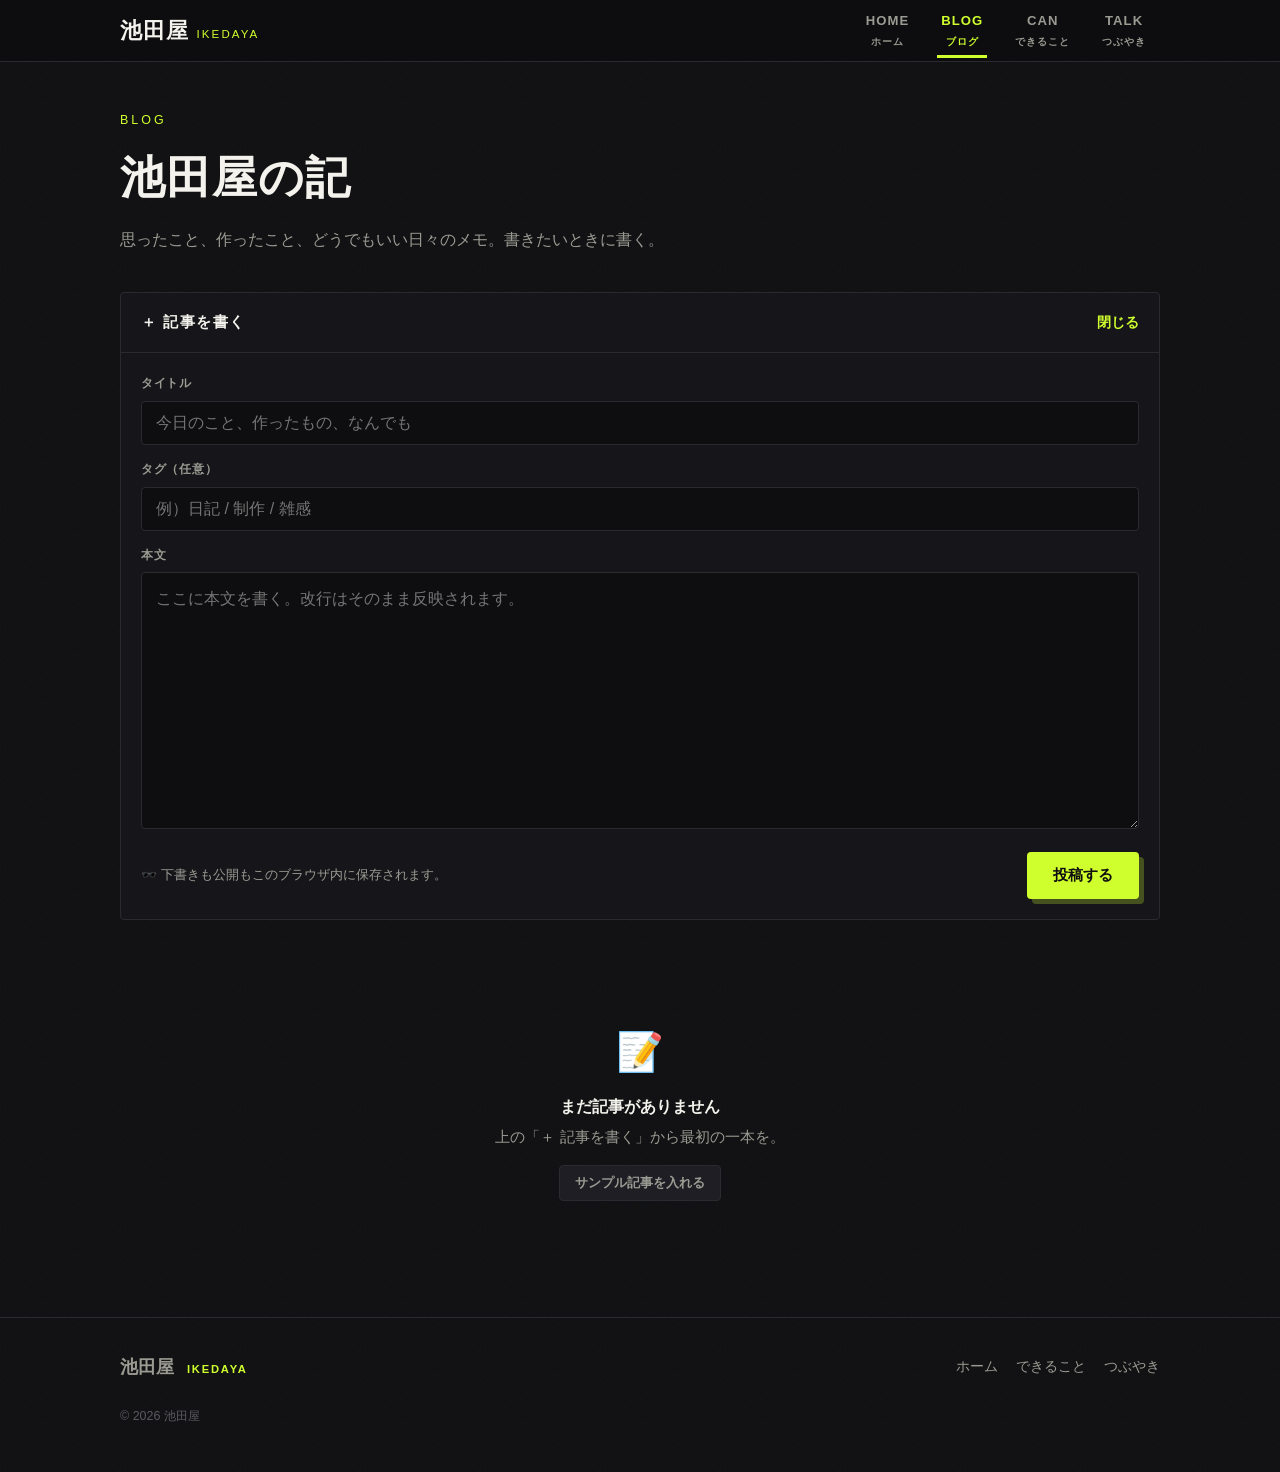
==== blog.html @ 504aa833 "池田屋の個人ホームページに再構成（ダーク×アシッドの多ページ化） ・ホーム/ブログ/できること/つぶやきの4ページ構成 ・ドロヘドロ的なダーク×アシッドの新デザイン、JP/EN併記ナビ ・ブログ投稿機" ====
<!DOCTYPE html>
<html lang="ja">
<head>
  <meta charset="UTF-8">
  <meta name="viewport" content="width=device-width, initial-scale=1.0">
  <title>BLOG | 池田屋 IKEDAYA</title>
  <meta name="description" content="池田屋のブログ。思ったこと・作ったこと・日々のメモ。記事の投稿もこのページから。">
  <link rel="stylesheet" href="style.css">
</head>
<body data-page="blog">
  <header class="nav">
    <div class="nav__inner">
      <a class="nav__brand" href="index.html">
        <span class="nav__jp">池田屋</span><span class="nav__en">IKEDAYA</span>
      </a>
      <button class="nav__toggle" id="navToggle" aria-controls="navMenu" aria-expanded="false">MENU</button>
      <nav class="nav__menu" id="navMenu">
        <a href="index.html" data-nav="home">HOME<span>ホーム</span></a>
        <a href="blog.html" data-nav="blog">BLOG<span>ブログ</span></a>
        <a href="can.html" data-nav="can">CAN<span>できること</span></a>
        <a href="sns.html" data-nav="sns">TALK<span>つぶやき</span></a>
      </nav>
    </div>
  </header>

  <main class="wrap">
    <div class="page-head">
      <p class="sec-label en">BLOG</p>
      <h1 class="sec-title">池田屋の記</h1>
      <p class="sec-desc">思ったこと、作ったこと、どうでもいい日々のメモ。書きたいときに書く。</p>
    </div>

    <div class="blog-layout">
      <!-- 記事エディタ -->
      <section class="editor">
        <div class="editor__head" id="editorHead" role="button" tabindex="0" aria-expanded="true" aria-controls="editorBody">
          <h2 class="en">＋ 記事を書く</h2>
          <span class="editor__toggle" id="editorToggle">閉じる</span>
        </div>
        <form class="editor__body" id="blogForm" novalidate>
          <div class="field">
            <label for="blogTitle">タイトル</label>
            <input id="blogTitle" type="text" maxlength="80" placeholder="今日のこと、作ったもの、なんでも" required>
          </div>
          <div class="field">
            <label for="blogTag">タグ（任意）</label>
            <input id="blogTag" type="text" maxlength="20" placeholder="例）日記 / 制作 / 雑感">
          </div>
          <div class="field">
            <label for="blogBody">本文</label>
            <textarea id="blogBody" rows="8" placeholder="ここに本文を書く。改行はそのまま反映されます。" required></textarea>
          </div>
          <div class="editor__foot">
            <p class="editor__note">🕶️ 下書きも公開もこのブラウザ内に保存されます。</p>
            <button type="submit" class="btn btn--acid" id="blogSubmit">投稿する</button>
          </div>
        </form>
      </section>

      <!-- 記事一覧 -->
      <div id="articles"></div>

      <div id="blogEmpty" class="empty" hidden>
        <span class="empty__emoji">📝</span>
        <p class="empty__title">まだ記事がありません</p>
        <p class="empty__text">上の「＋ 記事を書く」から最初の一本を。</p>
        <p style="margin-top:14px"><button class="btn btn--ghost btn--sm" id="blogSeed">サンプル記事を入れる</button></p>
      </div>
    </div>
  </main>

  <footer class="foot">
    <div class="wrap foot__inner">
      <div class="foot__brand">池田屋 <span class="en">IKEDAYA</span></div>
      <nav class="foot__links">
        <a href="index.html">ホーム</a>
        <a href="can.html">できること</a>
        <a href="sns.html">つぶやき</a>
      </nav>
      <p class="foot__copy">&copy; 2026 池田屋</p>
    </div>
  </footer>

  <!-- 記事テンプレート -->
  <template id="articleTpl">
    <article class="article">
      <div class="article__meta">
        <span class="article__tag" hidden></span>
        <time class="article__date"></time>
      </div>
      <h2 class="article__title"></h2>
      <p class="article__body is-clamped"></p>
      <div class="article__foot">
        <button class="article__more">続きを読む</button>
        <button class="article__del">削除</button>
      </div>
    </article>
  </template>

  <script src="blog.js"></script>
  <script src="common.js"></script>
</body>
</html>
---- style.css ----
/* =========================================================
   池田屋 HOMEPAGE — shared styles
   ダーク × アシッド（ドロヘドロ的な攻めたUI）
   ========================================================= */
*,
*::before,
*::after { box-sizing: border-box; }

:root {
  --bg: #0e0e10;
  --bg-2: #16161a;
  --bg-3: #1e1e24;
  --ink: #f3f2ec;
  --muted: #9b9b93;
  --line: #2a2a31;
  --acid: #d0ff2e;      /* 毒キミドリ */
  --acid-dim: #a9d321;
  --blood: #ff3b3b;     /* 血赤 */
  --magenta: #ff2e93;
  --radius: 4px;
  --max: 1080px;
  --nav-h: 62px;
  --t: 0.18s ease;
}

html { scroll-behavior: smooth; }

body {
  margin: 0;
  font-family: "Hiragino Kaku Gothic ProN", "Hiragino Sans", "Noto Sans JP",
    "Yu Gothic", "Meiryo", sans-serif;
  color: var(--ink);
  background-color: var(--bg);
  /* 全面に微細ノイズ */
  background-image: url("data:image/svg+xml,%3Csvg xmlns='http://www.w3.org/2000/svg' width='120' height='120'%3E%3Cfilter id='n'%3E%3CfeTurbulence type='fractalNoise' baseFrequency='0.8' numOctaves='2'/%3E%3C/filter%3E%3Crect width='100%25' height='100%25' filter='url(%23n)' opacity='0.035'/%3E%3C/svg%3E");
  line-height: 1.75;
  -webkit-font-smoothing: antialiased;
  min-height: 100vh;
}

img { max-width: 100%; display: block; }
a { color: inherit; text-decoration: none; }
h1, h2, h3, p { margin: 0; }
ul { margin: 0; padding: 0; list-style: none; }
button { font-family: inherit; cursor: pointer; }

.wrap { width: 100%; max-width: var(--max); margin: 0 auto; padding: 0 20px; }

.en { font-family: "Arial Black", "Helvetica Neue", Arial, sans-serif; letter-spacing: -0.01em; }
.acid { color: var(--acid); }

/* =========================================================
   Navigation
   ========================================================= */
.nav {
  position: sticky;
  top: 0;
  z-index: 100;
  height: var(--nav-h);
  background: rgba(14, 14, 16, 0.9);
  backdrop-filter: blur(8px);
  border-bottom: 1px solid var(--line);
}
.nav__inner {
  height: 100%;
  max-width: var(--max);
  margin: 0 auto;
  padding: 0 20px;
  display: flex;
  align-items: center;
  justify-content: space-between;
}
.nav__brand { display: flex; align-items: baseline; gap: 8px; }
.nav__jp {
  font-weight: 900;
  font-size: 1.35rem;
  letter-spacing: 0.04em;
}
.nav__en {
  font-family: "Arial Black", Arial, sans-serif;
  font-size: 0.72rem;
  letter-spacing: 0.18em;
  color: var(--acid);
}
.nav__menu { display: flex; gap: 4px; }
.nav__menu a {
  position: relative;
  display: flex;
  flex-direction: column;
  align-items: center;
  padding: 6px 14px;
  font-family: "Arial Black", Arial, sans-serif;
  font-size: 0.82rem;
  font-weight: 800;
  letter-spacing: 0.08em;
  color: var(--muted);
  transition: color var(--t);
}
.nav__menu a span {
  font-family: "Hiragino Kaku Gothic ProN", sans-serif;
  font-size: 0.6rem;
  font-weight: 600;
  letter-spacing: 0.1em;
  margin-top: 1px;
}
.nav__menu a:hover { color: var(--ink); }
.nav__menu a.is-active { color: var(--acid); }
.nav__menu a.is-active::after {
  content: "";
  position: absolute;
  left: 10px; right: 10px; bottom: -1px;
  height: 3px;
  background: var(--acid);
}
.nav__toggle {
  display: none;
  border: 1px solid var(--line);
  background: transparent;
  color: var(--ink);
  font-family: "Arial Black", Arial, sans-serif;
  font-size: 0.75rem;
  letter-spacing: 0.14em;
  padding: 8px 14px;
  border-radius: var(--radius);
}

/* =========================================================
   Marquee ticker
   ========================================================= */
.ticker {
  border-bottom: 1px solid var(--line);
  background: var(--acid);
  color: #0e0e10;
  overflow: hidden;
  white-space: nowrap;
}
.ticker__track {
  display: inline-block;
  padding: 7px 0;
  font-family: "Arial Black", Arial, sans-serif;
  font-weight: 800;
  font-size: 0.82rem;
  letter-spacing: 0.08em;
  animation: marquee 22s linear infinite;
}
.ticker__track span { margin: 0 18px; }
@keyframes marquee {
  from { transform: translateX(0); }
  to { transform: translateX(-50%); }
}

/* =========================================================
   Hero (home)
   ========================================================= */
.hero {
  position: relative;
  padding: 72px 0 60px;
  border-bottom: 1px solid var(--line);
  overflow: hidden;
}
.hero::before {
  content: "";
  position: absolute;
  inset: 0;
  background-image:
    linear-gradient(var(--line) 1px, transparent 1px),
    linear-gradient(90deg, var(--line) 1px, transparent 1px);
  background-size: 44px 44px;
  opacity: 0.35;
  mask-image: radial-gradient(circle at 75% 30%, #000, transparent 72%);
}
.hero__inner { position: relative; }
.hero__kicker {
  font-family: "Arial Black", Arial, sans-serif;
  font-size: 0.8rem;
  letter-spacing: 0.28em;
  color: var(--acid);
  margin-bottom: 16px;
}
.hero__title {
  font-size: clamp(3rem, 12vw, 7rem);
  font-weight: 900;
  line-height: 0.92;
  letter-spacing: 0.01em;
}
.hero__title .out {
  color: transparent;
  -webkit-text-stroke: 2px var(--ink);
}
.hero__sub {
  max-width: 540px;
  margin-top: 26px;
  color: var(--muted);
  font-size: 1.05rem;
}
.hero__cta { display: flex; flex-wrap: wrap; gap: 12px; margin-top: 30px; }

/* =========================================================
   Buttons
   ========================================================= */
.btn {
  display: inline-flex;
  align-items: center;
  gap: 8px;
  border: none;
  border-radius: var(--radius);
  font-weight: 800;
  font-size: 0.95rem;
  padding: 13px 26px;
  transition: transform var(--t), background var(--t), color var(--t), box-shadow var(--t);
}
.btn:active { transform: translate(2px, 2px); }
.btn--acid {
  background: var(--acid);
  color: #0e0e10;
  box-shadow: 5px 5px 0 rgba(208, 255, 46, 0.25);
}
.btn--acid:hover { box-shadow: 3px 3px 0 rgba(208, 255, 46, 0.4); }
.btn--acid:disabled { opacity: 0.4; cursor: default; box-shadow: none; }
.btn--line {
  background: transparent;
  color: var(--ink);
  border: 1px solid var(--line);
}
.btn--line:hover { border-color: var(--acid); color: var(--acid); }
.btn--ghost {
  background: var(--bg-3);
  color: var(--muted);
  border: 1px solid var(--line);
  font-size: 0.84rem;
  padding: 8px 15px;
}
.btn--ghost:hover { color: var(--ink); border-color: var(--acid); }
.btn--sm { padding: 8px 15px; font-size: 0.82rem; }

/* =========================================================
   Section heading (shared)
   ========================================================= */
.page-head { padding: 48px 0 8px; }
.sec-label {
  font-family: "Arial Black", Arial, sans-serif;
  font-size: 0.78rem;
  letter-spacing: 0.24em;
  color: var(--acid);
}
.sec-title {
  font-size: clamp(1.8rem, 5vw, 2.8rem);
  font-weight: 900;
  letter-spacing: 0.02em;
  margin-top: 6px;
}
.sec-desc { color: var(--muted); margin-top: 10px; max-width: 560px; }

/* =========================================================
   Home: nav cards
   ========================================================= */
.home-grid {
  display: grid;
  grid-template-columns: repeat(3, 1fr);
  gap: 16px;
  padding: 48px 0;
}
.tile {
  position: relative;
  display: block;
  background: var(--bg-2);
  border: 1px solid var(--line);
  border-radius: var(--radius);
  padding: 26px 22px 22px;
  transition: transform var(--t), border-color var(--t);
  overflow: hidden;
}
.tile:hover { transform: translateY(-4px); border-color: var(--acid); }
.tile__no {
  font-family: "Arial Black", Arial, sans-serif;
  font-size: 0.8rem;
  color: var(--acid);
  letter-spacing: 0.1em;
}
.tile__en {
  font-family: "Arial Black", Arial, sans-serif;
  font-size: 1.6rem;
  letter-spacing: 0.02em;
  margin-top: 8px;
}
.tile__jp { font-weight: 800; font-size: 1.05rem; margin-top: 2px; }
.tile__desc { color: var(--muted); font-size: 0.9rem; margin-top: 12px; }
.tile__arrow {
  position: absolute;
  right: 18px; bottom: 16px;
  color: var(--acid);
  font-size: 1.3rem;
  transition: transform var(--t);
}
.tile:hover .tile__arrow { transform: translateX(4px); }

/* Home preview strip */
.preview {
  display: grid;
  grid-template-columns: 1fr 1fr;
  gap: 16px;
  padding-bottom: 60px;
}
.preview__box {
  background: var(--bg-2);
  border: 1px solid var(--line);
  border-radius: var(--radius);
  padding: 22px;
}
.preview__box h3 {
  font-family: "Arial Black", Arial, sans-serif;
  font-size: 0.95rem;
  letter-spacing: 0.08em;
  color: var(--acid);
  margin-bottom: 14px;
}
.preview__item { padding: 10px 0; border-top: 1px dashed var(--line); }
.preview__item:first-of-type { border-top: none; }
.preview__item .t { font-weight: 700; font-size: 0.96rem; }
.preview__item .m { color: var(--muted); font-size: 0.82rem; margin-top: 2px; }
.preview__empty { color: var(--muted); font-size: 0.9rem; }
.preview__more {
  display: inline-block;
  margin-top: 14px;
  font-family: "Arial Black", Arial, sans-serif;
  font-size: 0.78rem;
  letter-spacing: 0.08em;
  color: var(--acid);
}

/* =========================================================
   CAN page (できること)
   ========================================================= */
.can-list { display: flex; flex-direction: column; gap: 0; padding: 40px 0 20px; }
.can-item {
  display: grid;
  grid-template-columns: 90px 1fr;
  gap: 20px;
  padding: 26px 0;
  border-top: 1px solid var(--line);
  align-items: start;
}
.can-item:last-child { border-bottom: 1px solid var(--line); }
.can-item__no {
  font-family: "Arial Black", Arial, sans-serif;
  font-size: 2rem;
  color: transparent;
  -webkit-text-stroke: 1.5px var(--acid);
  line-height: 1;
}
.can-item__title { font-size: 1.25rem; font-weight: 900; }
.can-item__title em { font-style: normal; color: var(--acid); }
.can-item__text { color: var(--muted); margin-top: 8px; }
.can-tags { display: flex; flex-wrap: wrap; gap: 8px; margin-top: 12px; }
.can-tag {
  font-size: 0.76rem;
  font-weight: 700;
  color: var(--acid);
  border: 1px solid var(--acid-dim);
  padding: 3px 11px;
  border-radius: 999px;
}
.can-cta {
  margin: 30px 0 70px;
  padding: 34px 26px;
  text-align: center;
  background: var(--bg-2);
  border: 1px solid var(--line);
  border-radius: var(--radius);
}
.can-cta h3 { font-size: 1.4rem; font-weight: 900; }
.can-cta p { color: var(--muted); margin: 10px 0 20px; }

/* =========================================================
   BLOG page
   ========================================================= */
.blog-layout { padding: 30px 0 70px; display: grid; gap: 26px; }

.editor {
  background: var(--bg-2);
  border: 1px solid var(--line);
  border-radius: var(--radius);
}
.editor__head {
  display: flex;
  align-items: center;
  justify-content: space-between;
  padding: 16px 20px;
  border-bottom: 1px solid var(--line);
  cursor: pointer;
}
.editor__head h2 {
  font-family: "Arial Black", Arial, sans-serif;
  font-size: 0.95rem;
  letter-spacing: 0.1em;
}
.editor__toggle { color: var(--acid); font-weight: 800; font-size: 0.85rem; }
.editor__body { padding: 20px; display: grid; gap: 14px; }
.editor__body[hidden] { display: none; }
.field label {
  display: block;
  font-size: 0.78rem;
  font-weight: 800;
  letter-spacing: 0.06em;
  color: var(--muted);
  margin-bottom: 6px;
}
.field input,
.field textarea {
  width: 100%;
  background: var(--bg);
  border: 1px solid var(--line);
  border-radius: var(--radius);
  color: var(--ink);
  font-family: inherit;
  font-size: 1rem;
  padding: 12px 14px;
  transition: border-color var(--t);
}
.field input:focus,
.field textarea:focus { outline: none; border-color: var(--acid); }
.field textarea { resize: vertical; line-height: 1.8; }
.editor__foot { display: flex; align-items: center; justify-content: space-between; gap: 12px; }
.editor__note { color: var(--muted); font-size: 0.8rem; }

.article {
  background: var(--bg-2);
  border: 1px solid var(--line);
  border-radius: var(--radius);
  padding: 24px;
  transition: border-color var(--t);
}
.article:hover { border-color: #3a3a44; }
.article__meta {
  display: flex;
  align-items: center;
  gap: 10px;
  font-size: 0.8rem;
  color: var(--muted);
  margin-bottom: 8px;
}
.article__tag {
  color: var(--acid);
  border: 1px solid var(--acid-dim);
  padding: 1px 10px;
  border-radius: 999px;
  font-weight: 700;
}
.article__title {
  font-size: 1.45rem;
  font-weight: 900;
  line-height: 1.35;
  letter-spacing: 0.01em;
}
.article__body {
  color: #cfcfc7;
  margin-top: 12px;
  white-space: pre-wrap;
  word-break: break-word;
}
.article__body.is-clamped {
  display: -webkit-box;
  -webkit-line-clamp: 3;
  -webkit-box-orient: vertical;
  overflow: hidden;
}
.article__foot { display: flex; gap: 14px; margin-top: 14px; align-items: center; }
.article__more {
  border: none; background: none;
  color: var(--acid);
  font-weight: 800; font-size: 0.85rem;
}
.article__del {
  border: none; background: none;
  color: var(--muted);
  font-size: 0.85rem;
  margin-left: auto;
}
.article__del:hover { color: var(--blood); }

/* =========================================================
   SNS: roulette / composer / feed  (dark)
   ========================================================= */
.roulette {
  text-align: center;
  margin: 30px 0 24px;
  padding: 30px 22px 26px;
  background: var(--bg-2);
  border: 1px solid var(--line);
  border-radius: var(--radius);
  position: relative;
  overflow: hidden;
}
.roulette::before {
  content: "";
  position: absolute; inset: 0;
  background-image: linear-gradient(var(--line) 1px, transparent 1px), linear-gradient(90deg, var(--line) 1px, transparent 1px);
  background-size: 30px 30px;
  opacity: 0.3;
  mask-image: radial-gradient(circle at 50% 30%, #000, transparent 70%);
}
.roulette__eyebrow { position: relative; font-size: 0.82rem; font-weight: 800; color: var(--acid); letter-spacing: 0.1em; }
.roulette__head {
  position: relative;
  font-family: "Arial Black", Arial, sans-serif;
  font-size: 1.5rem; margin: 4px 0 18px;
}
.reel {
  position: relative;
  min-height: 96px;
  display: flex; align-items: center; justify-content: center;
  padding: 16px 18px; margin-bottom: 18px;
  background: var(--bg);
  border: 2px dashed var(--acid-dim);
  border-radius: var(--radius);
}
.reel__text { font-size: 1.25rem; font-weight: 900; line-height: 1.5; color: var(--ink); }
.reel.is-spinning .reel__text { color: var(--muted); }
.reel.is-hit { animation: pop 0.45s ease; }
.reel.is-hit .reel__text { color: var(--acid); }
@keyframes pop { 0% { transform: scale(0.85); } 55% { transform: scale(1.08); } 100% { transform: scale(1); } }
.roulette__actions { position: relative; display: flex; gap: 10px; justify-content: center; flex-wrap: wrap; }
.roulette__hint { position: relative; margin-top: 12px; font-size: 0.82rem; color: var(--muted); }
.roulette__hint b { color: var(--acid); }

.composer {
  background: var(--bg-2);
  border: 1px solid var(--line);
  border-radius: var(--radius);
  padding: 18px; margin-bottom: 24px;
}
.composer__topic { display: flex; align-items: center; gap: 8px; margin: 12px 0 4px; }
.topic-chip {
  font-size: 0.85rem; font-weight: 800; color: #0e0e10;
  background: var(--acid); padding: 5px 14px; border-radius: 999px;
}
.topic-clear {
  border: none; background: var(--bg-3); color: var(--muted);
  width: 24px; height: 24px; border-radius: 50%; font-size: 1rem; line-height: 1;
}
.topic-clear:hover { color: var(--ink); }
.composer__text {
  width: 100%; border: none; resize: vertical; background: transparent;
  font-family: inherit; font-size: 1.05rem; line-height: 1.7; color: var(--ink); padding: 10px 4px;
}
.composer__text:focus { outline: none; }
.composer__text::placeholder { color: #63636b; }
.composer__row {
  display: flex; align-items: center; gap: 12px;
  border-top: 1px solid var(--line); padding-top: 12px;
}
.composer__name {
  flex: 1; background: var(--bg); border: 1px solid var(--line); border-radius: 999px;
  padding: 9px 16px; font-size: 0.92rem; font-family: inherit; color: var(--ink);
}
.composer__name:focus { outline: none; border-color: var(--acid); }
.composer__count { font-size: 0.85rem; color: var(--muted); white-space: nowrap; }
.composer__count b { color: var(--ink); }
.composer__count.is-over b { color: var(--blood); }
.composer__foot { display: flex; align-items: center; justify-content: space-between; gap: 12px; margin-top: 14px; }
.composer__note { font-size: 0.8rem; color: var(--muted); }

.timeline__head { display: flex; align-items: center; justify-content: space-between; gap: 12px; margin-bottom: 12px; }
.timeline__tools { display: flex; gap: 8px; align-items: center; }
.select {
  font-family: inherit; font-size: 0.84rem; padding: 8px 12px;
  border: 1px solid var(--line); border-radius: var(--radius);
  background: var(--bg-2); color: var(--ink);
}
.select:focus { outline: none; border-color: var(--acid); }

.filterbar { display: flex; align-items: center; gap: 8px; flex-wrap: wrap; margin-bottom: 12px; font-size: 0.85rem; color: var(--muted); }
.filter-tag { font-weight: 800; color: #0e0e10; background: var(--acid); padding: 3px 12px; border-radius: 999px; }
.filter-clear { border: none; background: none; color: var(--blood); font-size: 0.85rem; font-weight: 700; text-decoration: underline; }

.feed { display: flex; flex-direction: column; gap: 12px; padding-bottom: 40px; }
.post {
  display: flex; gap: 12px;
  background: var(--bg-2); border: 1px solid var(--line);
  border-radius: var(--radius); padding: 16px;
  animation: rise 0.35s ease;
}
@keyframes rise { from { opacity: 0; transform: translateY(10px); } to { opacity: 1; transform: none; } }
.post__avatar {
  flex-shrink: 0; width: 44px; height: 44px; border-radius: 50%;
  display: flex; align-items: center; justify-content: center;
  font-weight: 900; font-size: 1.1rem; color: #0e0e10;
}
.post__body { flex: 1; min-width: 0; }
.post__meta { display: flex; align-items: center; gap: 6px; font-size: 0.9rem; }
.post__name { font-weight: 800; }
.post__dot, .post__time { color: var(--muted); font-size: 0.85rem; }
.post__del { margin-left: auto; border: none; background: none; font-size: 0.9rem; opacity: 0.4; transition: opacity var(--t); }
.post__del:hover { opacity: 1; }
.post__topic {
  display: inline-block; margin: 6px 0 2px; border: none;
  font-size: 0.78rem; font-weight: 800; color: var(--acid);
  background: transparent; border: 1px solid var(--acid-dim); padding: 2px 11px; border-radius: 999px;
}
.post__topic:hover { background: var(--acid); color: #0e0e10; }
.post__text { margin: 6px 0 10px; font-size: 1.02rem; line-height: 1.75; white-space: pre-wrap; word-break: break-word; }
.post__actions { display: flex; gap: 8px; }
.like {
  display: inline-flex; align-items: center; gap: 6px;
  border: 1px solid var(--line); background: transparent; color: var(--muted);
  padding: 5px 14px; border-radius: 999px; font-size: 0.86rem; font-weight: 700; transition: all var(--t);
}
.like:hover { border-color: var(--blood); color: var(--blood); }
.like.is-liked { background: rgba(255, 59, 59, 0.12); border-color: var(--blood); color: var(--blood); }
.like.is-liked .like__icon { animation: beat 0.4s ease; }
@keyframes beat { 0%,100% { transform: scale(1); } 40% { transform: scale(1.35); } }

.empty { text-align: center; padding: 46px 20px; color: var(--muted); }
.empty__emoji { font-size: 2.4rem; }
.empty__title { font-weight: 900; color: var(--ink); margin-top: 8px; }
.empty__text { font-size: 0.92rem; margin-top: 4px; }

/* =========================================================
   Footer
   ========================================================= */
.foot {
  border-top: 1px solid var(--line);
  padding: 34px 0 44px;
  color: var(--muted);
}
.foot__inner { display: flex; align-items: center; justify-content: space-between; gap: 16px; flex-wrap: wrap; }
.foot__brand { font-weight: 900; font-size: 1.1rem; }
.foot__brand span { color: var(--acid); font-family: "Arial Black", Arial, sans-serif; font-size: 0.7rem; letter-spacing: 0.16em; margin-left: 8px; }
.foot__links { display: flex; gap: 18px; font-size: 0.85rem; }
.foot__links a:hover { color: var(--acid); }
.foot__copy { width: 100%; font-size: 0.78rem; color: #5a5a61; margin-top: 8px; }
.foot__reset { border: none; background: none; color: #4a4a51; font-size: 0.75rem; text-decoration: underline; }
.foot__reset:hover { color: var(--blood); }

/* =========================================================
   Toast
   ========================================================= */
.toast {
  position: fixed; left: 50%; bottom: 26px;
  transform: translateX(-50%) translateY(20px);
  background: var(--acid); color: #0e0e10;
  padding: 11px 22px; border-radius: var(--radius);
  font-size: 0.9rem; font-weight: 800;
  box-shadow: 0 10px 24px rgba(0, 0, 0, 0.5);
  opacity: 0; pointer-events: none; z-index: 200;
  transition: opacity 0.25s ease, transform 0.25s ease;
}
.toast.is-show { opacity: 1; transform: translateX(-50%) translateY(0); }

@media (prefers-reduced-motion: reduce) {
  * { animation: none !important; scroll-behavior: auto; }
}

/* =========================================================
   Responsive
   ========================================================= */
@media (max-width: 820px) {
  .home-grid { grid-template-columns: 1fr; }
  .preview { grid-template-columns: 1fr; }
}
@media (max-width: 720px) {
  .nav__toggle { display: block; }
  .nav__menu {
    position: fixed;
    top: var(--nav-h); left: 0; right: 0;
    flex-direction: column;
    gap: 0;
    background: var(--bg-2);
    border-bottom: 1px solid var(--line);
    transform: translateY(-120%);
    transition: transform 0.28s ease;
  }
  .nav__menu.is-open { transform: translateY(0); }
  .nav__menu a { flex-direction: row; gap: 8px; padding: 16px 20px; border-bottom: 1px solid var(--line); justify-content: flex-start; }
  .nav__menu a.is-active::after { display: none; }
  .can-item { grid-template-columns: 1fr; gap: 8px; }
  .composer__foot { flex-direction: column; align-items: stretch; }
  .composer__foot .btn { width: 100%; justify-content: center; }
}
@media (max-width: 460px) {
  .hero__title { font-size: clamp(2.6rem, 15vw, 4rem); }
  .foot__inner { flex-direction: column; align-items: flex-start; }
}
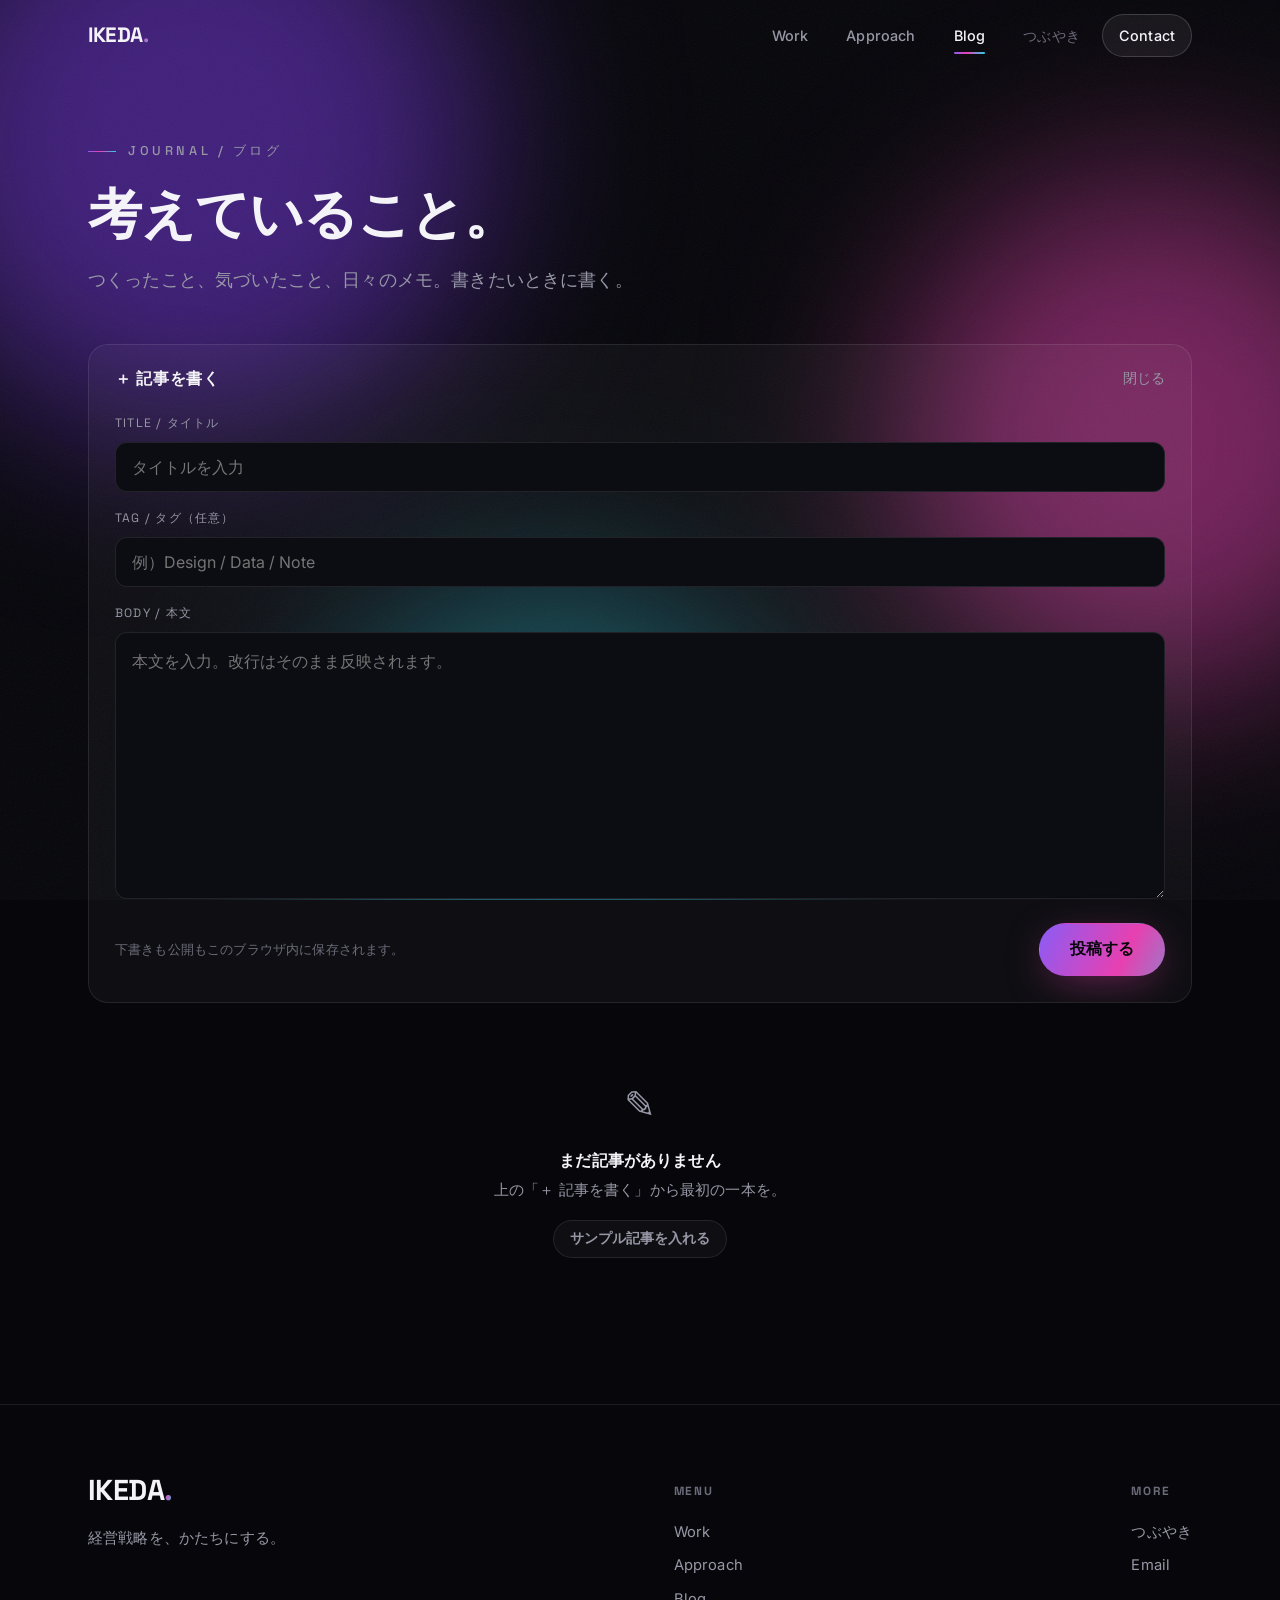
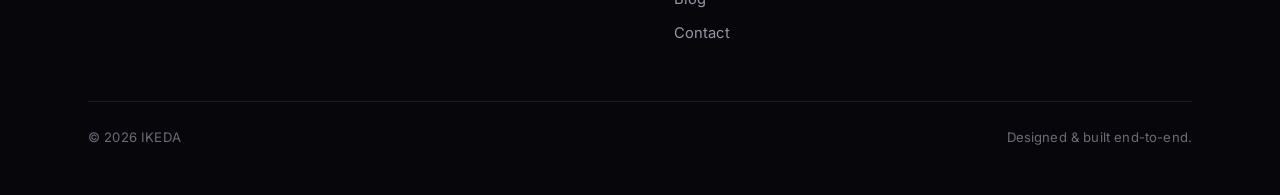
==== commit 7b9a971f: "デザイン全面刷新：IKEDAプロ向けポートフォリオ（ダーク×グラデーション） ・apolix参考の高級テック系UIへ。漆黒＋紫/マゼンタ/シアンのグラデ、巨大タイポ、   カーソルグロー・スクロール表" ====
--- a/blog.html
+++ b/blog.html
@@ -3,92 +3,111 @@
 <head>
   <meta charset="UTF-8">
   <meta name="viewport" content="width=device-width, initial-scale=1.0">
-  <title>BLOG | 池田屋 IKEDAYA</title>
-  <meta name="description" content="池田屋のブログ。思ったこと・作ったこと・日々のメモ。記事の投稿もこのページから。">
+  <title>Blog — IKEDA</title>
+  <meta name="description" content="池田のブログ。考えていること、つくったこと、日々のメモ。">
+  <link rel="preconnect" href="https://fonts.googleapis.com">
+  <link rel="preconnect" href="https://fonts.gstatic.com" crossorigin>
+  <link href="https://fonts.googleapis.com/css2?family=Inter:wght@400;500;600&family=Space+Grotesk:wght@400;500;600;700&display=swap" rel="stylesheet">
   <link rel="stylesheet" href="style.css">
+  <noscript><style>.reveal{opacity:1;transform:none}</style></noscript>
 </head>
 <body data-page="blog">
-  <header class="nav">
+  <div class="fx" aria-hidden="true">
+    <div class="orb orb--1"></div><div class="orb orb--2"></div><div class="orb orb--3"></div>
+  </div>
+  <div id="cursor" aria-hidden="true"></div>
+
+  <header class="nav" id="nav">
     <div class="nav__inner">
-      <a class="nav__brand" href="index.html">
-        <span class="nav__jp">池田屋</span><span class="nav__en">IKEDAYA</span>
-      </a>
-      <button class="nav__toggle" id="navToggle" aria-controls="navMenu" aria-expanded="false">MENU</button>
+      <a class="nav__brand" href="index.html">IKEDA<span class="nav__dot">.</span></a>
+      <button class="nav__toggle" id="navToggle" aria-controls="navMenu" aria-expanded="false" aria-label="メニュー">
+        <span></span><span></span><span></span>
+      </button>
       <nav class="nav__menu" id="navMenu">
-        <a href="index.html" data-nav="home">HOME<span>ホーム</span></a>
-        <a href="blog.html" data-nav="blog">BLOG<span>ブログ</span></a>
-        <a href="can.html" data-nav="can">CAN<span>できること</span></a>
-        <a href="sns.html" data-nav="sns">TALK<span>つぶやき</span></a>
+        <a href="index.html#work">Work</a>
+        <a href="index.html#approach">Approach</a>
+        <a href="blog.html" data-nav="blog">Blog</a>
+        <a href="sns.html" class="nav__sub" data-nav="sns">つぶやき</a>
+        <a href="index.html#contact" class="nav__cta">Contact</a>
       </nav>
     </div>
   </header>
 
-  <main class="wrap">
-    <div class="page-head">
-      <p class="sec-label en">BLOG</p>
-      <h1 class="sec-title">池田屋の記</h1>
-      <p class="sec-desc">思ったこと、作ったこと、どうでもいい日々のメモ。書きたいときに書く。</p>
+  <main class="wrap" style="padding-top: calc(var(--nav-h) + 60px)">
+    <div class="reveal">
+      <p class="eyebrow">Journal / ブログ</p>
+      <h1 class="section__title display">考えていること。</h1>
+      <p class="section__lead">つくったこと、気づいたこと、日々のメモ。書きたいときに書く。</p>
     </div>
 
-    <div class="blog-layout">
-      <!-- 記事エディタ -->
-      <section class="editor">
-        <div class="editor__head" id="editorHead" role="button" tabindex="0" aria-expanded="true" aria-controls="editorBody">
-          <h2 class="en">＋ 記事を書く</h2>
+    <div style="margin-top: 48px">
+      <section class="editor reveal">
+        <div class="editor__head" id="editorHead" role="button" tabindex="0" aria-expanded="true" aria-controls="blogForm">
+          <h2>＋ 記事を書く</h2>
           <span class="editor__toggle" id="editorToggle">閉じる</span>
         </div>
         <form class="editor__body" id="blogForm" novalidate>
           <div class="field">
-            <label for="blogTitle">タイトル</label>
-            <input id="blogTitle" type="text" maxlength="80" placeholder="今日のこと、作ったもの、なんでも" required>
+            <label for="blogTitle">Title / タイトル</label>
+            <input id="blogTitle" type="text" maxlength="80" placeholder="タイトルを入力" required>
           </div>
           <div class="field">
-            <label for="blogTag">タグ（任意）</label>
-            <input id="blogTag" type="text" maxlength="20" placeholder="例）日記 / 制作 / 雑感">
+            <label for="blogTag">Tag / タグ（任意）</label>
+            <input id="blogTag" type="text" maxlength="20" placeholder="例）Design / Data / Note">
           </div>
           <div class="field">
-            <label for="blogBody">本文</label>
-            <textarea id="blogBody" rows="8" placeholder="ここに本文を書く。改行はそのまま反映されます。" required></textarea>
+            <label for="blogBody">Body / 本文</label>
+            <textarea id="blogBody" rows="8" placeholder="本文を入力。改行はそのまま反映されます。" required></textarea>
           </div>
           <div class="editor__foot">
-            <p class="editor__note">🕶️ 下書きも公開もこのブラウザ内に保存されます。</p>
-            <button type="submit" class="btn btn--acid" id="blogSubmit">投稿する</button>
+            <p class="editor__note">下書きも公開もこのブラウザ内に保存されます。</p>
+            <button type="submit" class="btn btn--grad" id="blogSubmit">投稿する</button>
           </div>
         </form>
       </section>
 
-      <!-- 記事一覧 -->
       <div id="articles"></div>
 
       <div id="blogEmpty" class="empty" hidden>
-        <span class="empty__emoji">📝</span>
+        <span class="empty__emoji">✎</span>
         <p class="empty__title">まだ記事がありません</p>
         <p class="empty__text">上の「＋ 記事を書く」から最初の一本を。</p>
-        <p style="margin-top:14px"><button class="btn btn--ghost btn--sm" id="blogSeed">サンプル記事を入れる</button></p>
+        <p style="margin-top:16px"><button class="btn btn--ghost btn--sm" id="blogSeed">サンプル記事を入れる</button></p>
       </div>
     </div>
   </main>
 
-  <footer class="foot">
-    <div class="wrap foot__inner">
-      <div class="foot__brand">池田屋 <span class="en">IKEDAYA</span></div>
-      <nav class="foot__links">
-        <a href="index.html">ホーム</a>
-        <a href="can.html">できること</a>
-        <a href="sns.html">つぶやき</a>
-      </nav>
-      <p class="foot__copy">&copy; 2026 池田屋</p>
+  <footer class="footer" style="margin-top: 100px">
+    <div class="wrap">
+      <div class="footer__inner">
+        <div>
+          <div class="footer__brand">IKEDA<span class="dot">.</span></div>
+          <p class="footer__tag">経営戦略を、かたちにする。</p>
+        </div>
+        <div class="footer__col">
+          <h4>Menu</h4>
+          <a href="index.html#work">Work</a>
+          <a href="index.html#approach">Approach</a>
+          <a href="blog.html">Blog</a>
+          <a href="index.html#contact">Contact</a>
+        </div>
+        <div class="footer__col">
+          <h4>More</h4>
+          <a href="sns.html">つぶやき</a>
+          <a href="mailto:bokuopiemon@gmail.com">Email</a>
+        </div>
+      </div>
+      <div class="footer__bottom"><span>&copy; 2026 IKEDA</span><span>Designed &amp; built end-to-end.</span></div>
     </div>
   </footer>
 
-  <!-- 記事テンプレート -->
   <template id="articleTpl">
-    <article class="article">
+    <article class="article reveal">
       <div class="article__meta">
         <span class="article__tag" hidden></span>
         <time class="article__date"></time>
       </div>
-      <h2 class="article__title"></h2>
+      <h2 class="article__title display"></h2>
       <p class="article__body is-clamped"></p>
       <div class="article__foot">
         <button class="article__more">続きを読む</button>
--- a/style.css
+++ b/style.css
@@ -1,683 +1,378 @@
 /* =========================================================
-   池田屋 HOMEPAGE — shared styles
-   ダーク × アシッド（ドロヘドロ的な攻めたUI）
-   ========================================================= */
-*,
-*::before,
-*::after { box-sizing: border-box; }
+   IKEDA — portfolio
+   Dark × psychedelic-gradient, premium & stylish
+   ========================================================= */
+*,*::before,*::after { box-sizing: border-box; }
 
 :root {
-  --bg: #0e0e10;
-  --bg-2: #16161a;
-  --bg-3: #1e1e24;
-  --ink: #f3f2ec;
-  --muted: #9b9b93;
-  --line: #2a2a31;
-  --acid: #d0ff2e;      /* 毒キミドリ */
-  --acid-dim: #a9d321;
-  --blood: #ff3b3b;     /* 血赤 */
-  --magenta: #ff2e93;
-  --radius: 4px;
-  --max: 1080px;
-  --nav-h: 62px;
-  --t: 0.18s ease;
-}
-
-html { scroll-behavior: smooth; }
+  --bg: #07070b;
+  --bg-2: #0c0c13;
+  --surface: rgba(255,255,255,0.035);
+  --surface-2: rgba(255,255,255,0.06);
+  --line: rgba(255,255,255,0.09);
+  --line-2: rgba(255,255,255,0.16);
+  --ink: #f4f4f8;
+  --muted: #9797a6;
+  --muted-2: #6b6b7a;
+  --violet: #8b5cf6;
+  --magenta: #e740b0;
+  --pink: #ec4899;
+  --cyan: #22d3ee;
+  --blue: #4f7bff;
+  --grad: linear-gradient(115deg, #8b5cf6 0%, #e740b0 42%, #22d3ee 100%);
+  --grad-soft: linear-gradient(115deg, rgba(139,92,246,.16), rgba(231,64,176,.14), rgba(34,211,238,.16));
+  --max: 1200px;
+  --nav-h: 72px;
+  --ease: cubic-bezier(.22,1,.36,1);
+  --t: .35s var(--ease);
+}
+
+html { scroll-behavior: smooth; -webkit-text-size-adjust: 100%; }
+@media (prefers-reduced-motion: reduce) { html { scroll-behavior: auto; } }
 
 body {
   margin: 0;
-  font-family: "Hiragino Kaku Gothic ProN", "Hiragino Sans", "Noto Sans JP",
-    "Yu Gothic", "Meiryo", sans-serif;
+  font-family: "Inter", "Hiragino Kaku Gothic ProN", "Hiragino Sans", "Noto Sans JP", "Yu Gothic", sans-serif;
+  background: var(--bg);
   color: var(--ink);
-  background-color: var(--bg);
-  /* 全面に微細ノイズ */
-  background-image: url("data:image/svg+xml,%3Csvg xmlns='http://www.w3.org/2000/svg' width='120' height='120'%3E%3Cfilter id='n'%3E%3CfeTurbulence type='fractalNoise' baseFrequency='0.8' numOctaves='2'/%3E%3C/filter%3E%3Crect width='100%25' height='100%25' filter='url(%23n)' opacity='0.035'/%3E%3C/svg%3E");
   line-height: 1.75;
+  letter-spacing: 0.01em;
   -webkit-font-smoothing: antialiased;
-  min-height: 100vh;
+  overflow-x: hidden;
 }
 
 img { max-width: 100%; display: block; }
 a { color: inherit; text-decoration: none; }
-h1, h2, h3, p { margin: 0; }
+h1,h2,h3,p { margin: 0; }
 ul { margin: 0; padding: 0; list-style: none; }
 button { font-family: inherit; cursor: pointer; }
 
-.wrap { width: 100%; max-width: var(--max); margin: 0 auto; padding: 0 20px; }
-
-.en { font-family: "Arial Black", "Helvetica Neue", Arial, sans-serif; letter-spacing: -0.01em; }
-.acid { color: var(--acid); }
-
-/* =========================================================
-   Navigation
+.wrap { width: 100%; max-width: var(--max); margin: 0 auto; padding: 0 clamp(20px, 5vw, 48px); }
+.display { font-family: "Space Grotesk", "Inter", "Hiragino Kaku Gothic ProN", sans-serif; font-weight: 600; letter-spacing: -0.02em; }
+.en { font-family: "Space Grotesk", "Inter", sans-serif; }
+
+.gradient-text {
+  background: var(--grad);
+  background-size: 200% 200%;
+  -webkit-background-clip: text; background-clip: text;
+  color: transparent;
+  animation: hue 8s ease infinite;
+}
+@keyframes hue { 0%,100% { background-position: 0% 50%; } 50% { background-position: 100% 50%; } }
+
+/* =========================================================
+   Background FX: gradient orbs · noise · cursor glow
+   ========================================================= */
+.fx { position: fixed; inset: 0; z-index: -2; overflow: hidden; pointer-events: none; }
+.orb { position: absolute; border-radius: 50%; filter: blur(90px); opacity: 0.5; mix-blend-mode: screen; }
+.orb--1 { width: 46vw; height: 46vw; background: #7c3aed; top: -12vw; left: -8vw; animation: drift1 22s var(--ease) infinite alternate; }
+.orb--2 { width: 40vw; height: 40vw; background: #e740b0; top: 20vh; right: -10vw; animation: drift2 26s var(--ease) infinite alternate; }
+.orb--3 { width: 38vw; height: 38vw; background: #22d3ee; bottom: -14vw; left: 24vw; animation: drift3 30s var(--ease) infinite alternate; opacity: 0.4; }
+@keyframes drift1 { to { transform: translate(14vw, 10vh) scale(1.15); } }
+@keyframes drift2 { to { transform: translate(-12vw, 8vh) scale(1.1); } }
+@keyframes drift3 { to { transform: translate(8vw, -10vh) scale(1.2); } }
+
+body::after { /* noise */
+  content: ""; position: fixed; inset: 0; z-index: -1; pointer-events: none; opacity: 0.05;
+  background-image: url("data:image/svg+xml,%3Csvg xmlns='http://www.w3.org/2000/svg' width='140' height='140'%3E%3Cfilter id='n'%3E%3CfeTurbulence type='fractalNoise' baseFrequency='0.85' numOctaves='2'/%3E%3C/filter%3E%3Crect width='100%25' height='100%25' filter='url(%23n)'/%3E%3C/svg%3E");
+}
+
+#cursor {
+  position: fixed; top: 0; left: 0; width: 460px; height: 460px; z-index: 0;
+  border-radius: 50%; pointer-events: none;
+  transform: translate(-50%, -50%);
+  background: radial-gradient(circle, rgba(139,92,246,.16), rgba(231,64,176,.08) 40%, transparent 62%);
+  mix-blend-mode: screen; transition: opacity .4s ease;
+  will-change: left, top;
+}
+@media (hover: none) { #cursor { display: none; } }
+
+/* =========================================================
+   Nav
    ========================================================= */
 .nav {
-  position: sticky;
-  top: 0;
-  z-index: 100;
-  height: var(--nav-h);
-  background: rgba(14, 14, 16, 0.9);
-  backdrop-filter: blur(8px);
-  border-bottom: 1px solid var(--line);
-}
-.nav__inner {
-  height: 100%;
-  max-width: var(--max);
-  margin: 0 auto;
-  padding: 0 20px;
-  display: flex;
-  align-items: center;
-  justify-content: space-between;
-}
-.nav__brand { display: flex; align-items: baseline; gap: 8px; }
-.nav__jp {
-  font-weight: 900;
-  font-size: 1.35rem;
-  letter-spacing: 0.04em;
-}
-.nav__en {
-  font-family: "Arial Black", Arial, sans-serif;
-  font-size: 0.72rem;
-  letter-spacing: 0.18em;
-  color: var(--acid);
-}
-.nav__menu { display: flex; gap: 4px; }
+  position: fixed; top: 0; left: 0; right: 0; z-index: 100; height: var(--nav-h);
+  display: flex; align-items: center;
+  transition: background .4s ease, backdrop-filter .4s ease, border-color .4s ease;
+  border-bottom: 1px solid transparent;
+}
+.nav.is-scrolled { background: rgba(7,7,11,.72); backdrop-filter: blur(14px); border-bottom-color: var(--line); }
+.nav__inner { width: 100%; max-width: var(--max); margin: 0 auto; padding: 0 clamp(20px,5vw,48px); display: flex; align-items: center; justify-content: space-between; }
+.nav__brand { font-family: "Space Grotesk", sans-serif; font-weight: 700; font-size: 1.3rem; letter-spacing: -0.02em; }
+.nav__brand .nav__dot { color: transparent; background: var(--grad); background-clip: text; -webkit-background-clip: text; }
+.nav__menu { display: flex; align-items: center; gap: 6px; }
 .nav__menu a {
-  position: relative;
-  display: flex;
-  flex-direction: column;
-  align-items: center;
-  padding: 6px 14px;
-  font-family: "Arial Black", Arial, sans-serif;
-  font-size: 0.82rem;
-  font-weight: 800;
-  letter-spacing: 0.08em;
-  color: var(--muted);
-  transition: color var(--t);
-}
-.nav__menu a span {
-  font-family: "Hiragino Kaku Gothic ProN", sans-serif;
-  font-size: 0.6rem;
-  font-weight: 600;
-  letter-spacing: 0.1em;
-  margin-top: 1px;
+  position: relative; font-size: 0.9rem; font-weight: 500; color: var(--muted);
+  padding: 8px 16px; border-radius: 999px; transition: color var(--t), background var(--t);
 }
 .nav__menu a:hover { color: var(--ink); }
-.nav__menu a.is-active { color: var(--acid); }
-.nav__menu a.is-active::after {
-  content: "";
-  position: absolute;
-  left: 10px; right: 10px; bottom: -1px;
-  height: 3px;
-  background: var(--acid);
-}
-.nav__toggle {
-  display: none;
-  border: 1px solid var(--line);
-  background: transparent;
-  color: var(--ink);
-  font-family: "Arial Black", Arial, sans-serif;
-  font-size: 0.75rem;
-  letter-spacing: 0.14em;
-  padding: 8px 14px;
-  border-radius: var(--radius);
-}
-
-/* =========================================================
-   Marquee ticker
-   ========================================================= */
-.ticker {
-  border-bottom: 1px solid var(--line);
-  background: var(--acid);
-  color: #0e0e10;
-  overflow: hidden;
-  white-space: nowrap;
-}
-.ticker__track {
-  display: inline-block;
-  padding: 7px 0;
-  font-family: "Arial Black", Arial, sans-serif;
-  font-weight: 800;
-  font-size: 0.82rem;
-  letter-spacing: 0.08em;
-  animation: marquee 22s linear infinite;
-}
-.ticker__track span { margin: 0 18px; }
-@keyframes marquee {
-  from { transform: translateX(0); }
-  to { transform: translateX(-50%); }
-}
-
-/* =========================================================
-   Hero (home)
-   ========================================================= */
-.hero {
-  position: relative;
-  padding: 72px 0 60px;
-  border-bottom: 1px solid var(--line);
-  overflow: hidden;
-}
-.hero::before {
-  content: "";
-  position: absolute;
-  inset: 0;
-  background-image:
-    linear-gradient(var(--line) 1px, transparent 1px),
-    linear-gradient(90deg, var(--line) 1px, transparent 1px);
-  background-size: 44px 44px;
-  opacity: 0.35;
-  mask-image: radial-gradient(circle at 75% 30%, #000, transparent 72%);
-}
-.hero__inner { position: relative; }
-.hero__kicker {
-  font-family: "Arial Black", Arial, sans-serif;
-  font-size: 0.8rem;
-  letter-spacing: 0.28em;
-  color: var(--acid);
-  margin-bottom: 16px;
-}
-.hero__title {
-  font-size: clamp(3rem, 12vw, 7rem);
-  font-weight: 900;
-  line-height: 0.92;
-  letter-spacing: 0.01em;
-}
-.hero__title .out {
-  color: transparent;
-  -webkit-text-stroke: 2px var(--ink);
-}
-.hero__sub {
-  max-width: 540px;
-  margin-top: 26px;
-  color: var(--muted);
-  font-size: 1.05rem;
-}
-.hero__cta { display: flex; flex-wrap: wrap; gap: 12px; margin-top: 30px; }
+.nav__menu a.is-active { color: var(--ink); }
+.nav__menu a.is-active::after { content:""; position:absolute; left:16px; right:16px; bottom:2px; height:2px; background: var(--grad); border-radius: 2px; }
+.nav__menu a.nav__sub { color: var(--muted-2); }
+.nav__menu a.nav__cta { color: var(--ink); background: var(--surface-2); border: 1px solid var(--line-2); }
+.nav__menu a.nav__cta:hover { border-color: transparent; background-image: var(--grad); color: #07070b; }
+.nav__toggle { display: none; flex-direction: column; gap: 5px; width: 44px; height: 44px; align-items: center; justify-content: center; background: none; border: none; }
+.nav__toggle span { width: 24px; height: 2px; background: var(--ink); border-radius: 2px; transition: transform var(--t), opacity var(--t); }
+.nav__toggle.is-open span:nth-child(1){ transform: translateY(7px) rotate(45deg); }
+.nav__toggle.is-open span:nth-child(2){ opacity: 0; }
+.nav__toggle.is-open span:nth-child(3){ transform: translateY(-7px) rotate(-45deg); }
 
 /* =========================================================
    Buttons
    ========================================================= */
-.btn {
-  display: inline-flex;
-  align-items: center;
-  gap: 8px;
-  border: none;
-  border-radius: var(--radius);
-  font-weight: 800;
-  font-size: 0.95rem;
-  padding: 13px 26px;
-  transition: transform var(--t), background var(--t), color var(--t), box-shadow var(--t);
-}
-.btn:active { transform: translate(2px, 2px); }
-.btn--acid {
-  background: var(--acid);
-  color: #0e0e10;
-  box-shadow: 5px 5px 0 rgba(208, 255, 46, 0.25);
-}
-.btn--acid:hover { box-shadow: 3px 3px 0 rgba(208, 255, 46, 0.4); }
-.btn--acid:disabled { opacity: 0.4; cursor: default; box-shadow: none; }
-.btn--line {
-  background: transparent;
-  color: var(--ink);
-  border: 1px solid var(--line);
-}
-.btn--line:hover { border-color: var(--acid); color: var(--acid); }
-.btn--ghost {
-  background: var(--bg-3);
-  color: var(--muted);
-  border: 1px solid var(--line);
-  font-size: 0.84rem;
-  padding: 8px 15px;
-}
-.btn--ghost:hover { color: var(--ink); border-color: var(--acid); }
-.btn--sm { padding: 8px 15px; font-size: 0.82rem; }
-
-/* =========================================================
-   Section heading (shared)
-   ========================================================= */
-.page-head { padding: 48px 0 8px; }
-.sec-label {
-  font-family: "Arial Black", Arial, sans-serif;
-  font-size: 0.78rem;
-  letter-spacing: 0.24em;
-  color: var(--acid);
-}
-.sec-title {
-  font-size: clamp(1.8rem, 5vw, 2.8rem);
-  font-weight: 900;
-  letter-spacing: 0.02em;
-  margin-top: 6px;
-}
-.sec-desc { color: var(--muted); margin-top: 10px; max-width: 560px; }
-
-/* =========================================================
-   Home: nav cards
-   ========================================================= */
-.home-grid {
-  display: grid;
-  grid-template-columns: repeat(3, 1fr);
-  gap: 16px;
-  padding: 48px 0;
-}
-.tile {
-  position: relative;
-  display: block;
-  background: var(--bg-2);
-  border: 1px solid var(--line);
-  border-radius: var(--radius);
-  padding: 26px 22px 22px;
-  transition: transform var(--t), border-color var(--t);
-  overflow: hidden;
-}
-.tile:hover { transform: translateY(-4px); border-color: var(--acid); }
-.tile__no {
-  font-family: "Arial Black", Arial, sans-serif;
-  font-size: 0.8rem;
-  color: var(--acid);
-  letter-spacing: 0.1em;
-}
-.tile__en {
-  font-family: "Arial Black", Arial, sans-serif;
-  font-size: 1.6rem;
-  letter-spacing: 0.02em;
-  margin-top: 8px;
-}
-.tile__jp { font-weight: 800; font-size: 1.05rem; margin-top: 2px; }
-.tile__desc { color: var(--muted); font-size: 0.9rem; margin-top: 12px; }
-.tile__arrow {
-  position: absolute;
-  right: 18px; bottom: 16px;
-  color: var(--acid);
-  font-size: 1.3rem;
-  transition: transform var(--t);
-}
-.tile:hover .tile__arrow { transform: translateX(4px); }
-
-/* Home preview strip */
-.preview {
-  display: grid;
-  grid-template-columns: 1fr 1fr;
-  gap: 16px;
-  padding-bottom: 60px;
-}
-.preview__box {
-  background: var(--bg-2);
-  border: 1px solid var(--line);
-  border-radius: var(--radius);
-  padding: 22px;
-}
-.preview__box h3 {
-  font-family: "Arial Black", Arial, sans-serif;
-  font-size: 0.95rem;
-  letter-spacing: 0.08em;
-  color: var(--acid);
-  margin-bottom: 14px;
-}
-.preview__item { padding: 10px 0; border-top: 1px dashed var(--line); }
-.preview__item:first-of-type { border-top: none; }
-.preview__item .t { font-weight: 700; font-size: 0.96rem; }
-.preview__item .m { color: var(--muted); font-size: 0.82rem; margin-top: 2px; }
-.preview__empty { color: var(--muted); font-size: 0.9rem; }
-.preview__more {
-  display: inline-block;
-  margin-top: 14px;
-  font-family: "Arial Black", Arial, sans-serif;
-  font-size: 0.78rem;
-  letter-spacing: 0.08em;
-  color: var(--acid);
-}
-
-/* =========================================================
-   CAN page (できること)
-   ========================================================= */
-.can-list { display: flex; flex-direction: column; gap: 0; padding: 40px 0 20px; }
-.can-item {
-  display: grid;
-  grid-template-columns: 90px 1fr;
-  gap: 20px;
-  padding: 26px 0;
-  border-top: 1px solid var(--line);
-  align-items: start;
-}
-.can-item:last-child { border-bottom: 1px solid var(--line); }
-.can-item__no {
-  font-family: "Arial Black", Arial, sans-serif;
-  font-size: 2rem;
-  color: transparent;
-  -webkit-text-stroke: 1.5px var(--acid);
-  line-height: 1;
-}
-.can-item__title { font-size: 1.25rem; font-weight: 900; }
-.can-item__title em { font-style: normal; color: var(--acid); }
-.can-item__text { color: var(--muted); margin-top: 8px; }
-.can-tags { display: flex; flex-wrap: wrap; gap: 8px; margin-top: 12px; }
-.can-tag {
-  font-size: 0.76rem;
-  font-weight: 700;
-  color: var(--acid);
-  border: 1px solid var(--acid-dim);
-  padding: 3px 11px;
-  border-radius: 999px;
-}
-.can-cta {
-  margin: 30px 0 70px;
-  padding: 34px 26px;
-  text-align: center;
-  background: var(--bg-2);
-  border: 1px solid var(--line);
-  border-radius: var(--radius);
-}
-.can-cta h3 { font-size: 1.4rem; font-weight: 900; }
-.can-cta p { color: var(--muted); margin: 10px 0 20px; }
-
-/* =========================================================
-   BLOG page
-   ========================================================= */
-.blog-layout { padding: 30px 0 70px; display: grid; gap: 26px; }
-
-.editor {
-  background: var(--bg-2);
-  border: 1px solid var(--line);
-  border-radius: var(--radius);
-}
-.editor__head {
-  display: flex;
-  align-items: center;
-  justify-content: space-between;
-  padding: 16px 20px;
-  border-bottom: 1px solid var(--line);
-  cursor: pointer;
-}
-.editor__head h2 {
-  font-family: "Arial Black", Arial, sans-serif;
-  font-size: 0.95rem;
-  letter-spacing: 0.1em;
-}
-.editor__toggle { color: var(--acid); font-weight: 800; font-size: 0.85rem; }
-.editor__body { padding: 20px; display: grid; gap: 14px; }
+.btn { display: inline-flex; align-items: center; gap: 10px; padding: 15px 30px; border-radius: 999px; font-weight: 600; font-size: 0.98rem; border: 1px solid transparent; transition: transform var(--t), box-shadow var(--t), background var(--t), color var(--t), border-color var(--t); }
+.btn:active { transform: scale(.97); }
+.btn--grad { background-image: var(--grad); background-size: 160% 160%; color: #07070b; box-shadow: 0 10px 40px -10px rgba(231,64,176,.5); animation: hue 8s ease infinite; }
+.btn--grad:hover { transform: translateY(-3px); box-shadow: 0 18px 50px -12px rgba(139,92,246,.6); }
+.btn--line { border-color: var(--line-2); color: var(--ink); background: var(--surface); }
+.btn--line:hover { border-color: var(--ink); transform: translateY(-3px); }
+.btn--sm { padding: 9px 18px; font-size: 0.85rem; }
+.btn--ghost { background: var(--surface); border: 1px solid var(--line); color: var(--muted); padding: 9px 16px; font-size: 0.85rem; }
+.btn--ghost:hover { color: var(--ink); border-color: var(--line-2); }
+
+/* =========================================================
+   Section scaffolding
+   ========================================================= */
+.section { padding: clamp(80px, 12vh, 150px) 0; position: relative; }
+.eyebrow { font-family:"Space Grotesk",sans-serif; font-size: 0.8rem; font-weight: 500; letter-spacing: 0.28em; text-transform: uppercase; color: var(--muted); display: inline-flex; align-items: center; gap: 12px; }
+.eyebrow::before { content:""; width: 28px; height: 1px; background: var(--grad); }
+.section__title { font-size: clamp(2rem, 5vw, 3.4rem); line-height: 1.08; margin-top: 22px; }
+.section__lead { color: var(--muted); font-size: clamp(1rem,1.5vw,1.15rem); max-width: 620px; margin-top: 20px; }
+
+/* =========================================================
+   Hero
+   ========================================================= */
+.hero { min-height: 100vh; display: flex; align-items: center; padding-top: var(--nav-h); position: relative; }
+.hero__inner { width: 100%; }
+.hero__kicker { font-family:"Space Grotesk",sans-serif; font-size: clamp(.78rem,1.4vw,.92rem); letter-spacing: 0.32em; text-transform: uppercase; color: var(--muted); margin-bottom: 30px; }
+.hero__title { font-size: clamp(2.9rem, 9vw, 7.2rem); line-height: 0.98; letter-spacing: -0.03em; }
+.hero__title .line { display: block; overflow: hidden; }
+.hero__title .line > span { display: inline-block; }
+.hero__sub { margin-top: 34px; max-width: 560px; color: var(--muted); font-size: clamp(1rem,1.6vw,1.2rem); }
+.hero__cta { margin-top: 44px; display: flex; flex-wrap: wrap; gap: 14px; }
+.hero__scroll { position: absolute; bottom: 34px; left: clamp(20px,5vw,48px); font-family:"Space Grotesk",sans-serif; font-size: 0.72rem; letter-spacing: 0.22em; text-transform: uppercase; color: var(--muted-2); display: flex; align-items: center; gap: 10px; }
+.hero__scroll::after { content:""; width: 40px; height: 1px; background: var(--muted-2); animation: scrollline 2s ease infinite; transform-origin: left; }
+@keyframes scrollline { 0%,100% { transform: scaleX(.3); opacity:.4; } 50% { transform: scaleX(1); opacity:1; } }
+
+/* =========================================================
+   Marquee
+   ========================================================= */
+.marquee { border-top: 1px solid var(--line); border-bottom: 1px solid var(--line); overflow: hidden; white-space: nowrap; padding: 22px 0; background: linear-gradient(90deg, transparent, rgba(255,255,255,.02), transparent); }
+.marquee__track { display: inline-block; animation: marquee 30s linear infinite; font-family:"Space Grotesk",sans-serif; font-size: clamp(1.4rem,3.5vw,2.4rem); font-weight: 500; letter-spacing: -0.01em; }
+.marquee__track span { margin: 0 26px; color: var(--muted); }
+.marquee__track span.on { color: transparent; background: var(--grad); -webkit-background-clip: text; background-clip: text; }
+@keyframes marquee { from { transform: translateX(0); } to { transform: translateX(-50%); } }
+
+/* =========================================================
+   Philosophy statement
+   ========================================================= */
+.statement { text-align: left; }
+.statement__text { font-size: clamp(1.6rem, 4.4vw, 3rem); line-height: 1.32; letter-spacing: -0.02em; max-width: 16ch; }
+.statement__text .dim { color: var(--muted-2); }
+.statement__note { margin-top: 30px; color: var(--muted); max-width: 460px; }
+
+/* =========================================================
+   Work (services)
+   ========================================================= */
+.work__grid { display: grid; grid-template-columns: repeat(2, 1fr); gap: 18px; margin-top: 56px; }
+.card {
+  position: relative; padding: 40px; border-radius: 20px;
+  background: var(--surface); border: 1px solid var(--line);
+  overflow: hidden; transition: transform var(--t), border-color var(--t), background var(--t);
+}
+.card::before { content:""; position: absolute; inset: 0; border-radius: 20px; padding: 1px; background: var(--grad); -webkit-mask: linear-gradient(#000 0 0) content-box, linear-gradient(#000 0 0); -webkit-mask-composite: xor; mask-composite: exclude; opacity: 0; transition: opacity var(--t); }
+.card:hover { transform: translateY(-6px); background: var(--surface-2); }
+.card:hover::before { opacity: 1; }
+.card__no { font-family:"Space Grotesk",sans-serif; font-size: 0.85rem; letter-spacing: 0.2em; color: transparent; background: var(--grad); -webkit-background-clip: text; background-clip: text; }
+.card__title { font-size: clamp(1.4rem,2.4vw,1.85rem); margin-top: 20px; letter-spacing: -0.01em; }
+.card__en { font-family:"Space Grotesk",sans-serif; font-size: 0.82rem; letter-spacing: 0.18em; text-transform: uppercase; color: var(--muted-2); margin-top: 6px; }
+.card__text { color: var(--muted); margin-top: 18px; font-size: 0.98rem; }
+.card__tags { display: flex; flex-wrap: wrap; gap: 8px; margin-top: 22px; }
+.tag { font-family:"Space Grotesk",sans-serif; font-size: 0.74rem; letter-spacing: 0.04em; color: var(--muted); border: 1px solid var(--line); padding: 5px 12px; border-radius: 999px; transition: color var(--t), border-color var(--t); }
+.card:hover .tag { color: var(--ink); border-color: var(--line-2); }
+
+/* =========================================================
+   Approach (end-to-end)
+   ========================================================= */
+.flow { display: grid; grid-template-columns: repeat(4, 1fr); gap: 14px; margin-top: 56px; counter-reset: step; }
+.flow__step { position: relative; padding: 28px 24px; border-radius: 16px; background: var(--surface); border: 1px solid var(--line); }
+.flow__step .k { font-family:"Space Grotesk",sans-serif; font-size: 0.78rem; letter-spacing: 0.18em; text-transform: uppercase; color: transparent; background: var(--grad); -webkit-background-clip: text; background-clip: text; }
+.flow__step h3 { font-size: 1.15rem; margin-top: 12px; }
+.flow__step p { color: var(--muted); font-size: 0.9rem; margin-top: 8px; }
+.flow__step::after { content:"→"; position: absolute; right: -12px; top: 50%; transform: translateY(-50%); color: var(--muted-2); z-index: 2; }
+.flow__step:last-child::after { display: none; }
+
+/* =========================================================
+   Blog (preview + page)
+   ========================================================= */
+.blog-preview { display: grid; grid-template-columns: repeat(2,1fr); gap: 16px; margin-top: 48px; }
+.blog-card { display: block; padding: 30px; border-radius: 18px; background: var(--surface); border: 1px solid var(--line); transition: transform var(--t), background var(--t), border-color var(--t); }
+.blog-card:hover { transform: translateY(-5px); background: var(--surface-2); border-color: var(--line-2); }
+.blog-card__meta { font-family:"Space Grotesk",sans-serif; font-size: 0.76rem; letter-spacing: 0.12em; color: var(--muted-2); text-transform: uppercase; }
+.blog-card__title { font-size: 1.2rem; margin-top: 12px; line-height: 1.4; }
+.blog-card__excerpt { color: var(--muted); font-size: 0.92rem; margin-top: 10px; display: -webkit-box; -webkit-line-clamp: 2; -webkit-box-orient: vertical; overflow: hidden; }
+.blog-empty { color: var(--muted); }
+
+/* --- blog page --- */
+.editor { border-radius: 20px; background: var(--surface); border: 1px solid var(--line); margin-bottom: 22px; overflow: hidden; }
+.editor__head { display: flex; align-items: center; justify-content: space-between; padding: 20px 26px; cursor: pointer; }
+.editor__head h2 { font-family:"Space Grotesk",sans-serif; font-size: 1rem; letter-spacing: 0.04em; }
+.editor__toggle { color: var(--muted); font-size: 0.85rem; }
+.editor__body { padding: 0 26px 26px; display: grid; gap: 16px; }
 .editor__body[hidden] { display: none; }
-.field label {
-  display: block;
-  font-size: 0.78rem;
-  font-weight: 800;
-  letter-spacing: 0.06em;
-  color: var(--muted);
-  margin-bottom: 6px;
-}
-.field input,
-.field textarea {
-  width: 100%;
-  background: var(--bg);
-  border: 1px solid var(--line);
-  border-radius: var(--radius);
-  color: var(--ink);
-  font-family: inherit;
-  font-size: 1rem;
-  padding: 12px 14px;
-  transition: border-color var(--t);
-}
-.field input:focus,
-.field textarea:focus { outline: none; border-color: var(--acid); }
-.field textarea { resize: vertical; line-height: 1.8; }
-.editor__foot { display: flex; align-items: center; justify-content: space-between; gap: 12px; }
-.editor__note { color: var(--muted); font-size: 0.8rem; }
-
-.article {
-  background: var(--bg-2);
-  border: 1px solid var(--line);
-  border-radius: var(--radius);
-  padding: 24px;
-  transition: border-color var(--t);
-}
-.article:hover { border-color: #3a3a44; }
-.article__meta {
-  display: flex;
-  align-items: center;
-  gap: 10px;
-  font-size: 0.8rem;
-  color: var(--muted);
-  margin-bottom: 8px;
-}
-.article__tag {
-  color: var(--acid);
-  border: 1px solid var(--acid-dim);
-  padding: 1px 10px;
-  border-radius: 999px;
-  font-weight: 700;
-}
-.article__title {
-  font-size: 1.45rem;
-  font-weight: 900;
-  line-height: 1.35;
-  letter-spacing: 0.01em;
-}
-.article__body {
-  color: #cfcfc7;
-  margin-top: 12px;
-  white-space: pre-wrap;
-  word-break: break-word;
-}
-.article__body.is-clamped {
-  display: -webkit-box;
-  -webkit-line-clamp: 3;
-  -webkit-box-orient: vertical;
-  overflow: hidden;
-}
-.article__foot { display: flex; gap: 14px; margin-top: 14px; align-items: center; }
-.article__more {
-  border: none; background: none;
-  color: var(--acid);
-  font-weight: 800; font-size: 0.85rem;
-}
-.article__del {
-  border: none; background: none;
-  color: var(--muted);
-  font-size: 0.85rem;
-  margin-left: auto;
-}
-.article__del:hover { color: var(--blood); }
-
-/* =========================================================
-   SNS: roulette / composer / feed  (dark)
-   ========================================================= */
-.roulette {
-  text-align: center;
-  margin: 30px 0 24px;
-  padding: 30px 22px 26px;
-  background: var(--bg-2);
-  border: 1px solid var(--line);
-  border-radius: var(--radius);
-  position: relative;
-  overflow: hidden;
-}
-.roulette::before {
-  content: "";
-  position: absolute; inset: 0;
-  background-image: linear-gradient(var(--line) 1px, transparent 1px), linear-gradient(90deg, var(--line) 1px, transparent 1px);
-  background-size: 30px 30px;
-  opacity: 0.3;
-  mask-image: radial-gradient(circle at 50% 30%, #000, transparent 70%);
-}
-.roulette__eyebrow { position: relative; font-size: 0.82rem; font-weight: 800; color: var(--acid); letter-spacing: 0.1em; }
-.roulette__head {
-  position: relative;
-  font-family: "Arial Black", Arial, sans-serif;
-  font-size: 1.5rem; margin: 4px 0 18px;
-}
-.reel {
-  position: relative;
-  min-height: 96px;
-  display: flex; align-items: center; justify-content: center;
-  padding: 16px 18px; margin-bottom: 18px;
-  background: var(--bg);
-  border: 2px dashed var(--acid-dim);
-  border-radius: var(--radius);
-}
-.reel__text { font-size: 1.25rem; font-weight: 900; line-height: 1.5; color: var(--ink); }
+.field label { display: block; font-family:"Space Grotesk",sans-serif; font-size: 0.76rem; letter-spacing: 0.1em; text-transform: uppercase; color: var(--muted); margin-bottom: 8px; }
+.field input, .field textarea { width: 100%; background: var(--bg-2); border: 1px solid var(--line); border-radius: 12px; color: var(--ink); font-family: inherit; font-size: 1rem; padding: 14px 16px; transition: border-color var(--t), box-shadow var(--t); }
+.field input:focus, .field textarea:focus { outline: none; border-color: var(--violet); box-shadow: 0 0 0 3px rgba(139,92,246,.18); }
+.field textarea { resize: vertical; line-height: 1.85; }
+.editor__foot { display: flex; align-items: center; justify-content: space-between; gap: 14px; }
+.editor__note { color: var(--muted-2); font-size: 0.82rem; }
+
+.article { padding: 34px; border-radius: 20px; background: var(--surface); border: 1px solid var(--line); margin-bottom: 16px; transition: border-color var(--t), transform var(--t); }
+.article:hover { border-color: var(--line-2); }
+.article__meta { display: flex; align-items: center; gap: 12px; font-family:"Space Grotesk",sans-serif; font-size: 0.76rem; letter-spacing: 0.1em; text-transform: uppercase; color: var(--muted-2); margin-bottom: 14px; }
+.article__tag { color: transparent; background: var(--grad); -webkit-background-clip: text; background-clip: text; }
+.article__title { font-size: clamp(1.5rem,2.6vw,2rem); line-height: 1.3; letter-spacing: -0.01em; }
+.article__body { color: #c9c9d4; margin-top: 16px; white-space: pre-wrap; word-break: break-word; line-height: 1.9; }
+.article__body.is-clamped { display: -webkit-box; -webkit-line-clamp: 3; -webkit-box-orient: vertical; overflow: hidden; }
+.article__foot { display: flex; align-items: center; gap: 16px; margin-top: 18px; }
+.article__more { border: none; background: none; color: transparent; background-image: var(--grad); -webkit-background-clip: text; background-clip: text; font-family:"Space Grotesk",sans-serif; font-weight: 600; font-size: 0.85rem; letter-spacing: 0.02em; }
+.article__del { border: none; background: none; color: var(--muted-2); font-size: 0.85rem; margin-left: auto; }
+.article__del:hover { color: var(--pink); }
+
+/* =========================================================
+   Contact
+   ========================================================= */
+.contact__inner { display: grid; grid-template-columns: 1fr 1fr; gap: clamp(30px,5vw,70px); align-items: start; }
+.contact__mailbox { margin-top: 30px; padding: 26px; border-radius: 18px; background: var(--surface); border: 1px solid var(--line); }
+.contact__mail-label { font-family:"Space Grotesk",sans-serif; font-size: 0.74rem; letter-spacing: 0.16em; text-transform: uppercase; color: var(--muted-2); }
+.contact__mail { display: flex; align-items: center; justify-content: space-between; gap: 14px; margin-top: 10px; }
+.contact__mail a { font-size: clamp(1rem,2vw,1.3rem); font-weight: 600; word-break: break-all; }
+.contact__form { display: grid; gap: 16px; }
+.contact__note { color: var(--muted-2); font-size: 0.82rem; }
+.form-status { font-size: 0.9rem; min-height: 1.2em; }
+.form-status.ok { color: var(--cyan); }
+
+/* =========================================================
+   SNS / つぶやき (sub feature)
+   ========================================================= */
+.sub-banner { padding: 26px 30px; border-radius: 18px; background: var(--grad-soft); border: 1px solid var(--line); display: flex; align-items: center; justify-content: space-between; gap: 20px; flex-wrap: wrap; margin-bottom: 40px; }
+.sub-banner p { color: var(--muted); font-size: 0.94rem; }
+.sub-banner b { color: var(--ink); }
+
+.roulette { text-align: center; margin: 24px 0; padding: 34px 24px; border-radius: 20px; background: var(--surface); border: 1px solid var(--line); position: relative; overflow: hidden; }
+.roulette__eyebrow { font-family:"Space Grotesk",sans-serif; font-size: 0.78rem; letter-spacing: 0.2em; text-transform: uppercase; color: var(--muted); }
+.roulette__head { font-family:"Space Grotesk",sans-serif; font-size: 1.4rem; margin: 6px 0 20px; }
+.reel { min-height: 96px; display: flex; align-items: center; justify-content: center; padding: 18px; margin-bottom: 20px; border-radius: 14px; background: var(--bg-2); border: 1px dashed var(--line-2); }
+.reel__text { font-size: 1.3rem; font-weight: 600; line-height: 1.5; }
 .reel.is-spinning .reel__text { color: var(--muted); }
-.reel.is-hit { animation: pop 0.45s ease; }
-.reel.is-hit .reel__text { color: var(--acid); }
-@keyframes pop { 0% { transform: scale(0.85); } 55% { transform: scale(1.08); } 100% { transform: scale(1); } }
-.roulette__actions { position: relative; display: flex; gap: 10px; justify-content: center; flex-wrap: wrap; }
-.roulette__hint { position: relative; margin-top: 12px; font-size: 0.82rem; color: var(--muted); }
-.roulette__hint b { color: var(--acid); }
-
-.composer {
-  background: var(--bg-2);
-  border: 1px solid var(--line);
-  border-radius: var(--radius);
-  padding: 18px; margin-bottom: 24px;
-}
+.reel.is-hit { animation: pop .45s var(--ease); }
+.reel.is-hit .reel__text { color: transparent; background: var(--grad); -webkit-background-clip: text; background-clip: text; }
+@keyframes pop { 0%{transform:scale(.85);} 55%{transform:scale(1.08);} 100%{transform:scale(1);} }
+.roulette__actions { display: flex; gap: 12px; justify-content: center; flex-wrap: wrap; }
+.roulette__hint { margin-top: 14px; font-size: 0.84rem; color: var(--muted); }
+.roulette__hint b { color: var(--ink); }
+
+.composer { background: var(--surface); border: 1px solid var(--line); border-radius: 20px; padding: 22px; margin-bottom: 26px; }
 .composer__topic { display: flex; align-items: center; gap: 8px; margin: 12px 0 4px; }
-.topic-chip {
-  font-size: 0.85rem; font-weight: 800; color: #0e0e10;
-  background: var(--acid); padding: 5px 14px; border-radius: 999px;
-}
-.topic-clear {
-  border: none; background: var(--bg-3); color: var(--muted);
-  width: 24px; height: 24px; border-radius: 50%; font-size: 1rem; line-height: 1;
-}
-.topic-clear:hover { color: var(--ink); }
-.composer__text {
-  width: 100%; border: none; resize: vertical; background: transparent;
-  font-family: inherit; font-size: 1.05rem; line-height: 1.7; color: var(--ink); padding: 10px 4px;
-}
+.topic-chip { font-size: 0.85rem; font-weight: 600; color: #07070b; background-image: var(--grad); padding: 5px 14px; border-radius: 999px; }
+.topic-clear { border: none; background: var(--surface-2); color: var(--muted); width: 26px; height: 26px; border-radius: 50%; }
+.composer__text { width: 100%; border: none; resize: vertical; background: transparent; font-family: inherit; font-size: 1.05rem; line-height: 1.7; color: var(--ink); padding: 10px 4px; }
 .composer__text:focus { outline: none; }
-.composer__text::placeholder { color: #63636b; }
-.composer__row {
-  display: flex; align-items: center; gap: 12px;
-  border-top: 1px solid var(--line); padding-top: 12px;
-}
-.composer__name {
-  flex: 1; background: var(--bg); border: 1px solid var(--line); border-radius: 999px;
-  padding: 9px 16px; font-size: 0.92rem; font-family: inherit; color: var(--ink);
-}
-.composer__name:focus { outline: none; border-color: var(--acid); }
-.composer__count { font-size: 0.85rem; color: var(--muted); white-space: nowrap; }
+.composer__text::placeholder { color: var(--muted-2); }
+.composer__row { display: flex; align-items: center; gap: 12px; border-top: 1px solid var(--line); padding-top: 14px; }
+.composer__name { flex: 1; background: var(--bg-2); border: 1px solid var(--line); border-radius: 999px; padding: 10px 16px; font-size: 0.92rem; font-family: inherit; color: var(--ink); }
+.composer__name:focus { outline: none; border-color: var(--violet); }
+.composer__count { font-size: 0.85rem; color: var(--muted); }
 .composer__count b { color: var(--ink); }
-.composer__count.is-over b { color: var(--blood); }
-.composer__foot { display: flex; align-items: center; justify-content: space-between; gap: 12px; margin-top: 14px; }
-.composer__note { font-size: 0.8rem; color: var(--muted); }
-
-.timeline__head { display: flex; align-items: center; justify-content: space-between; gap: 12px; margin-bottom: 12px; }
+.composer__count.is-over b { color: var(--pink); }
+.composer__foot { display: flex; align-items: center; justify-content: space-between; gap: 12px; margin-top: 16px; }
+.composer__note { font-size: 0.8rem; color: var(--muted-2); }
+
+.timeline__head { display: flex; align-items: center; justify-content: space-between; gap: 12px; margin-bottom: 14px; }
 .timeline__tools { display: flex; gap: 8px; align-items: center; }
-.select {
-  font-family: inherit; font-size: 0.84rem; padding: 8px 12px;
-  border: 1px solid var(--line); border-radius: var(--radius);
-  background: var(--bg-2); color: var(--ink);
-}
-.select:focus { outline: none; border-color: var(--acid); }
-
-.filterbar { display: flex; align-items: center; gap: 8px; flex-wrap: wrap; margin-bottom: 12px; font-size: 0.85rem; color: var(--muted); }
-.filter-tag { font-weight: 800; color: #0e0e10; background: var(--acid); padding: 3px 12px; border-radius: 999px; }
-.filter-clear { border: none; background: none; color: var(--blood); font-size: 0.85rem; font-weight: 700; text-decoration: underline; }
-
-.feed { display: flex; flex-direction: column; gap: 12px; padding-bottom: 40px; }
-.post {
-  display: flex; gap: 12px;
-  background: var(--bg-2); border: 1px solid var(--line);
-  border-radius: var(--radius); padding: 16px;
-  animation: rise 0.35s ease;
-}
-@keyframes rise { from { opacity: 0; transform: translateY(10px); } to { opacity: 1; transform: none; } }
-.post__avatar {
-  flex-shrink: 0; width: 44px; height: 44px; border-radius: 50%;
-  display: flex; align-items: center; justify-content: center;
-  font-weight: 900; font-size: 1.1rem; color: #0e0e10;
-}
+.select { font-family: inherit; font-size: 0.84rem; padding: 9px 14px; border: 1px solid var(--line); border-radius: 999px; background: var(--surface); color: var(--ink); }
+.select:focus { outline: none; border-color: var(--violet); }
+.stat-chip { font-family:"Space Grotesk",sans-serif; font-size: 0.8rem; color: var(--muted); background: var(--surface); border: 1px solid var(--line); padding: 6px 12px; border-radius: 999px; }
+.stat-chip b { color: var(--ink); }
+.filterbar { display: flex; align-items: center; gap: 8px; flex-wrap: wrap; margin-bottom: 14px; font-size: 0.85rem; color: var(--muted); }
+.filter-tag { font-weight: 600; color: #07070b; background-image: var(--grad); padding: 3px 12px; border-radius: 999px; }
+.filter-clear { border: none; background: none; color: var(--pink); font-size: 0.85rem; font-weight: 600; text-decoration: underline; }
+
+.feed { display: flex; flex-direction: column; gap: 12px; }
+.post { display: flex; gap: 14px; background: var(--surface); border: 1px solid var(--line); border-radius: 16px; padding: 18px; animation: rise .4s var(--ease); }
+@keyframes rise { from { opacity: 0; transform: translateY(12px); } to { opacity: 1; transform: none; } }
+.post__avatar { flex-shrink: 0; width: 44px; height: 44px; border-radius: 50%; display: flex; align-items: center; justify-content: center; font-weight: 700; font-size: 1.1rem; color: #07070b; }
 .post__body { flex: 1; min-width: 0; }
 .post__meta { display: flex; align-items: center; gap: 6px; font-size: 0.9rem; }
-.post__name { font-weight: 800; }
-.post__dot, .post__time { color: var(--muted); font-size: 0.85rem; }
-.post__del { margin-left: auto; border: none; background: none; font-size: 0.9rem; opacity: 0.4; transition: opacity var(--t); }
+.post__name { font-weight: 600; }
+.post__dot, .post__time { color: var(--muted-2); font-size: 0.85rem; }
+.post__del { margin-left: auto; border: none; background: none; font-size: 0.9rem; opacity: 0.4; }
 .post__del:hover { opacity: 1; }
-.post__topic {
-  display: inline-block; margin: 6px 0 2px; border: none;
-  font-size: 0.78rem; font-weight: 800; color: var(--acid);
-  background: transparent; border: 1px solid var(--acid-dim); padding: 2px 11px; border-radius: 999px;
-}
-.post__topic:hover { background: var(--acid); color: #0e0e10; }
+.post__topic { display: inline-block; margin: 6px 0 2px; border: 1px solid var(--line-2); background: transparent; font-size: 0.78rem; font-weight: 600; color: var(--muted); padding: 3px 12px; border-radius: 999px; }
+.post__topic:hover { color: var(--ink); }
 .post__text { margin: 6px 0 10px; font-size: 1.02rem; line-height: 1.75; white-space: pre-wrap; word-break: break-word; }
 .post__actions { display: flex; gap: 8px; }
-.like {
-  display: inline-flex; align-items: center; gap: 6px;
-  border: 1px solid var(--line); background: transparent; color: var(--muted);
-  padding: 5px 14px; border-radius: 999px; font-size: 0.86rem; font-weight: 700; transition: all var(--t);
-}
-.like:hover { border-color: var(--blood); color: var(--blood); }
-.like.is-liked { background: rgba(255, 59, 59, 0.12); border-color: var(--blood); color: var(--blood); }
-.like.is-liked .like__icon { animation: beat 0.4s ease; }
-@keyframes beat { 0%,100% { transform: scale(1); } 40% { transform: scale(1.35); } }
+.like { display: inline-flex; align-items: center; gap: 6px; border: 1px solid var(--line); background: transparent; color: var(--muted); padding: 6px 14px; border-radius: 999px; font-size: 0.86rem; font-weight: 500; transition: all var(--t); }
+.like:hover { border-color: var(--pink); color: var(--pink); }
+.like.is-liked { background: rgba(236,72,153,.12); border-color: var(--pink); color: var(--pink); }
+.like.is-liked .like__icon { animation: beat .4s var(--ease); }
+@keyframes beat { 0%,100%{transform:scale(1);} 40%{transform:scale(1.35);} }
 
 .empty { text-align: center; padding: 46px 20px; color: var(--muted); }
 .empty__emoji { font-size: 2.4rem; }
-.empty__title { font-weight: 900; color: var(--ink); margin-top: 8px; }
+.empty__title { font-weight: 600; color: var(--ink); margin-top: 8px; }
 .empty__text { font-size: 0.92rem; margin-top: 4px; }
 
 /* =========================================================
    Footer
    ========================================================= */
-.foot {
-  border-top: 1px solid var(--line);
-  padding: 34px 0 44px;
-  color: var(--muted);
-}
-.foot__inner { display: flex; align-items: center; justify-content: space-between; gap: 16px; flex-wrap: wrap; }
-.foot__brand { font-weight: 900; font-size: 1.1rem; }
-.foot__brand span { color: var(--acid); font-family: "Arial Black", Arial, sans-serif; font-size: 0.7rem; letter-spacing: 0.16em; margin-left: 8px; }
-.foot__links { display: flex; gap: 18px; font-size: 0.85rem; }
-.foot__links a:hover { color: var(--acid); }
-.foot__copy { width: 100%; font-size: 0.78rem; color: #5a5a61; margin-top: 8px; }
-.foot__reset { border: none; background: none; color: #4a4a51; font-size: 0.75rem; text-decoration: underline; }
-.foot__reset:hover { color: var(--blood); }
+.footer { border-top: 1px solid var(--line); padding: 60px 0 46px; }
+.footer__inner { display: flex; justify-content: space-between; gap: 30px; flex-wrap: wrap; }
+.footer__brand { font-family:"Space Grotesk",sans-serif; font-weight: 700; font-size: 1.8rem; letter-spacing: -0.02em; }
+.footer__brand .dot { color: transparent; background: var(--grad); -webkit-background-clip: text; background-clip: text; }
+.footer__tag { color: var(--muted); margin-top: 10px; max-width: 320px; font-size: 0.92rem; }
+.footer__col h4 { font-family:"Space Grotesk",sans-serif; font-size: 0.74rem; letter-spacing: 0.16em; text-transform: uppercase; color: var(--muted-2); margin-bottom: 14px; }
+.footer__col a { display: block; color: var(--muted); font-size: 0.92rem; padding: 4px 0; transition: color var(--t); }
+.footer__col a:hover { color: var(--ink); }
+.footer__bottom { display: flex; justify-content: space-between; gap: 16px; flex-wrap: wrap; margin-top: 50px; padding-top: 24px; border-top: 1px solid var(--line); color: var(--muted-2); font-size: 0.82rem; }
+.footer__reset { border: none; background: none; color: var(--muted-2); font-size: 0.78rem; text-decoration: underline; }
+.footer__reset:hover { color: var(--pink); }
+
+/* =========================================================
+   Reveal on scroll
+   ========================================================= */
+.reveal { opacity: 0; transform: translateY(28px); transition: opacity .9s var(--ease), transform .9s var(--ease); }
+.reveal.in { opacity: 1; transform: none; }
+.reveal[data-delay="1"] { transition-delay: .08s; }
+.reveal[data-delay="2"] { transition-delay: .16s; }
+.reveal[data-delay="3"] { transition-delay: .24s; }
+@media (prefers-reduced-motion: reduce) {
+  .reveal { opacity: 1; transform: none; }
+  .orb, .marquee__track, .btn--grad, .gradient-text { animation: none !important; }
+}
 
 /* =========================================================
    Toast
    ========================================================= */
-.toast {
-  position: fixed; left: 50%; bottom: 26px;
-  transform: translateX(-50%) translateY(20px);
-  background: var(--acid); color: #0e0e10;
-  padding: 11px 22px; border-radius: var(--radius);
-  font-size: 0.9rem; font-weight: 800;
-  box-shadow: 0 10px 24px rgba(0, 0, 0, 0.5);
-  opacity: 0; pointer-events: none; z-index: 200;
-  transition: opacity 0.25s ease, transform 0.25s ease;
-}
+.toast { position: fixed; left: 50%; bottom: 28px; transform: translateX(-50%) translateY(20px); background-image: var(--grad); color: #07070b; padding: 12px 24px; border-radius: 999px; font-size: 0.9rem; font-weight: 600; box-shadow: 0 12px 30px rgba(0,0,0,.5); opacity: 0; pointer-events: none; z-index: 300; transition: opacity .3s ease, transform .3s var(--ease); }
 .toast.is-show { opacity: 1; transform: translateX(-50%) translateY(0); }
 
-@media (prefers-reduced-motion: reduce) {
-  * { animation: none !important; scroll-behavior: auto; }
-}
-
 /* =========================================================
    Responsive
    ========================================================= */
-@media (max-width: 820px) {
-  .home-grid { grid-template-columns: 1fr; }
-  .preview { grid-template-columns: 1fr; }
-}
-@media (max-width: 720px) {
-  .nav__toggle { display: block; }
-  .nav__menu {
-    position: fixed;
-    top: var(--nav-h); left: 0; right: 0;
-    flex-direction: column;
-    gap: 0;
-    background: var(--bg-2);
-    border-bottom: 1px solid var(--line);
-    transform: translateY(-120%);
-    transition: transform 0.28s ease;
-  }
+@media (max-width: 900px) {
+  .work__grid, .blog-preview, .contact__inner { grid-template-columns: 1fr; }
+  .flow { grid-template-columns: 1fr 1fr; }
+  .flow__step::after { display: none; }
+}
+@media (max-width: 680px) {
+  .nav__toggle { display: flex; }
+  .nav__menu { position: fixed; top: var(--nav-h); left: 0; right: 0; flex-direction: column; align-items: stretch; gap: 0; background: rgba(7,7,11,.96); backdrop-filter: blur(16px); border-bottom: 1px solid var(--line); padding: 10px 0 18px; transform: translateY(-130%); transition: transform .4s var(--ease); }
   .nav__menu.is-open { transform: translateY(0); }
-  .nav__menu a { flex-direction: row; gap: 8px; padding: 16px 20px; border-bottom: 1px solid var(--line); justify-content: flex-start; }
+  .nav__menu a { padding: 15px clamp(20px,5vw,48px); border-radius: 0; }
   .nav__menu a.is-active::after { display: none; }
-  .can-item { grid-template-columns: 1fr; gap: 8px; }
+  .nav__menu a.nav__cta { margin: 8px clamp(20px,5vw,48px) 0; text-align: center; justify-content: center; }
+  .flow { grid-template-columns: 1fr; }
   .composer__foot { flex-direction: column; align-items: stretch; }
-  .composer__foot .btn { width: 100%; justify-content: center; }
-}
-@media (max-width: 460px) {
-  .hero__title { font-size: clamp(2.6rem, 15vw, 4rem); }
-  .foot__inner { flex-direction: column; align-items: flex-start; }
-}
+  .composer__foot .btn { justify-content: center; }
+}
